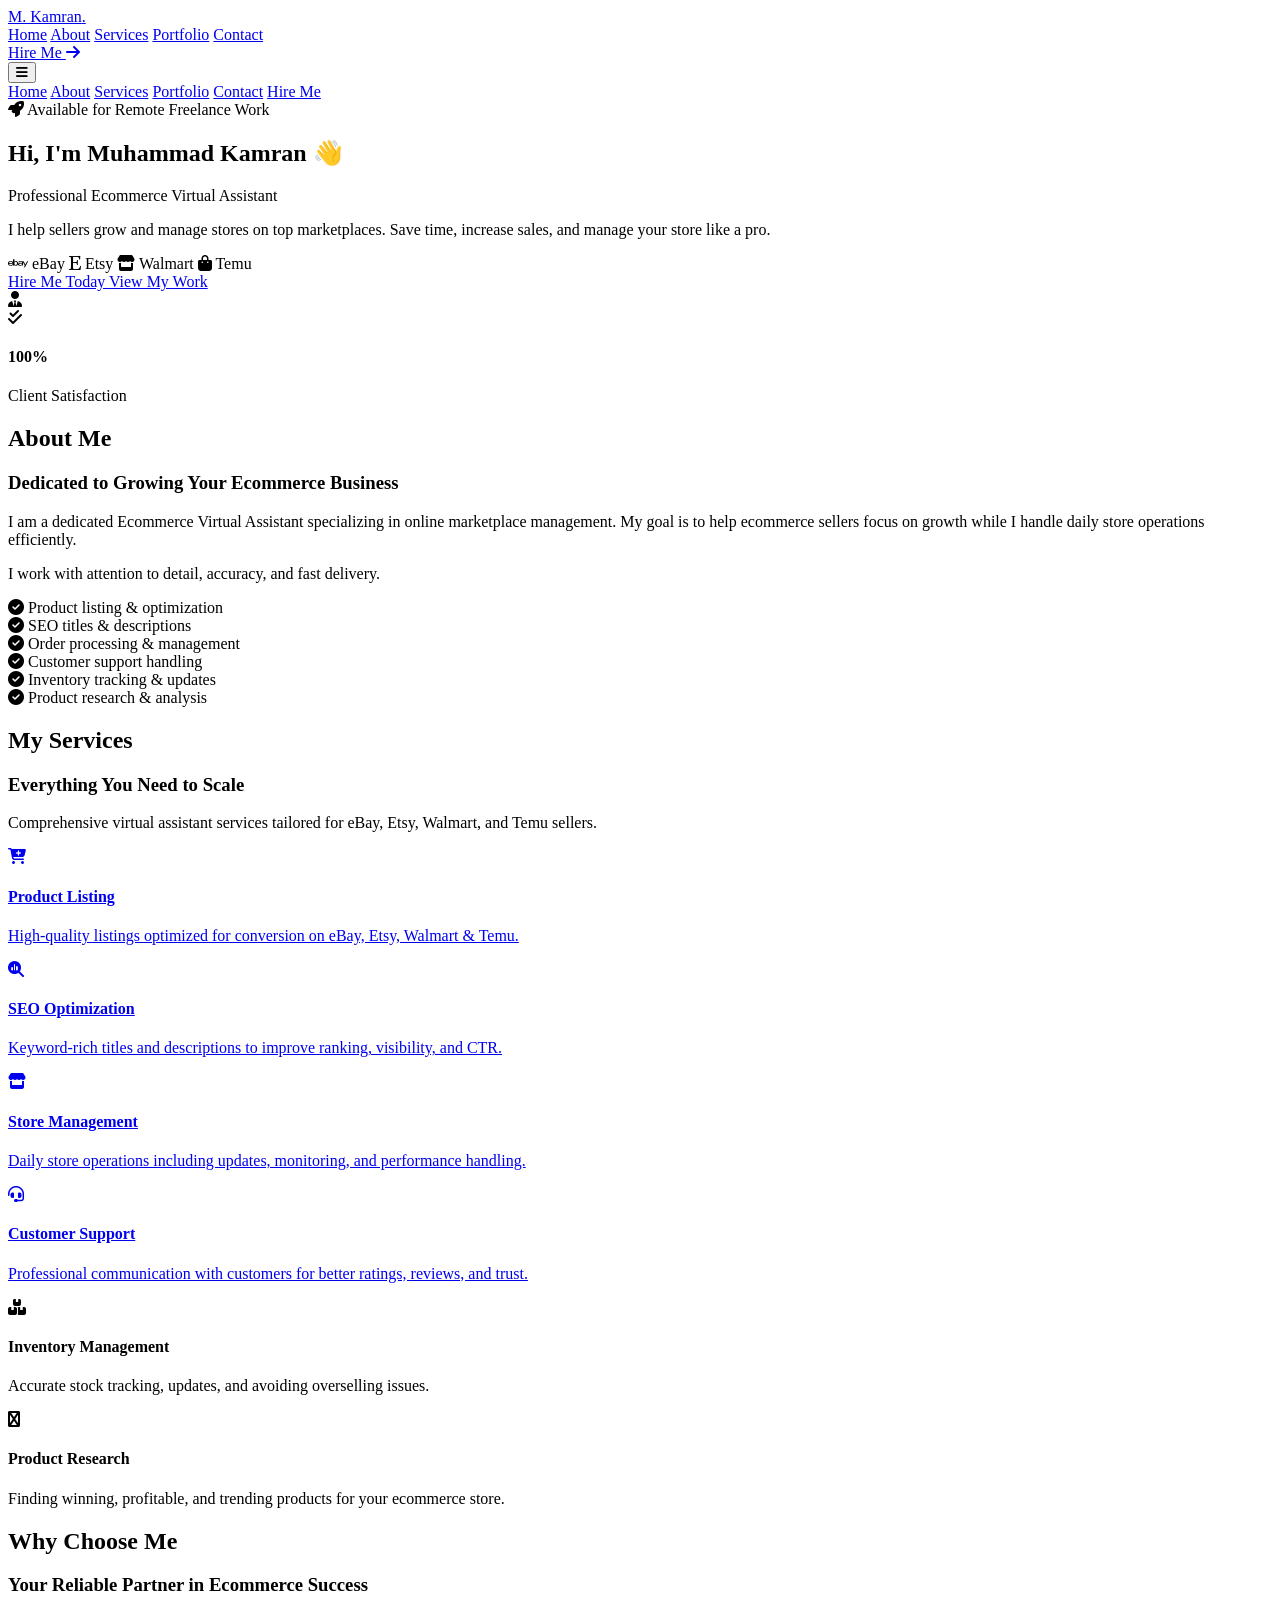
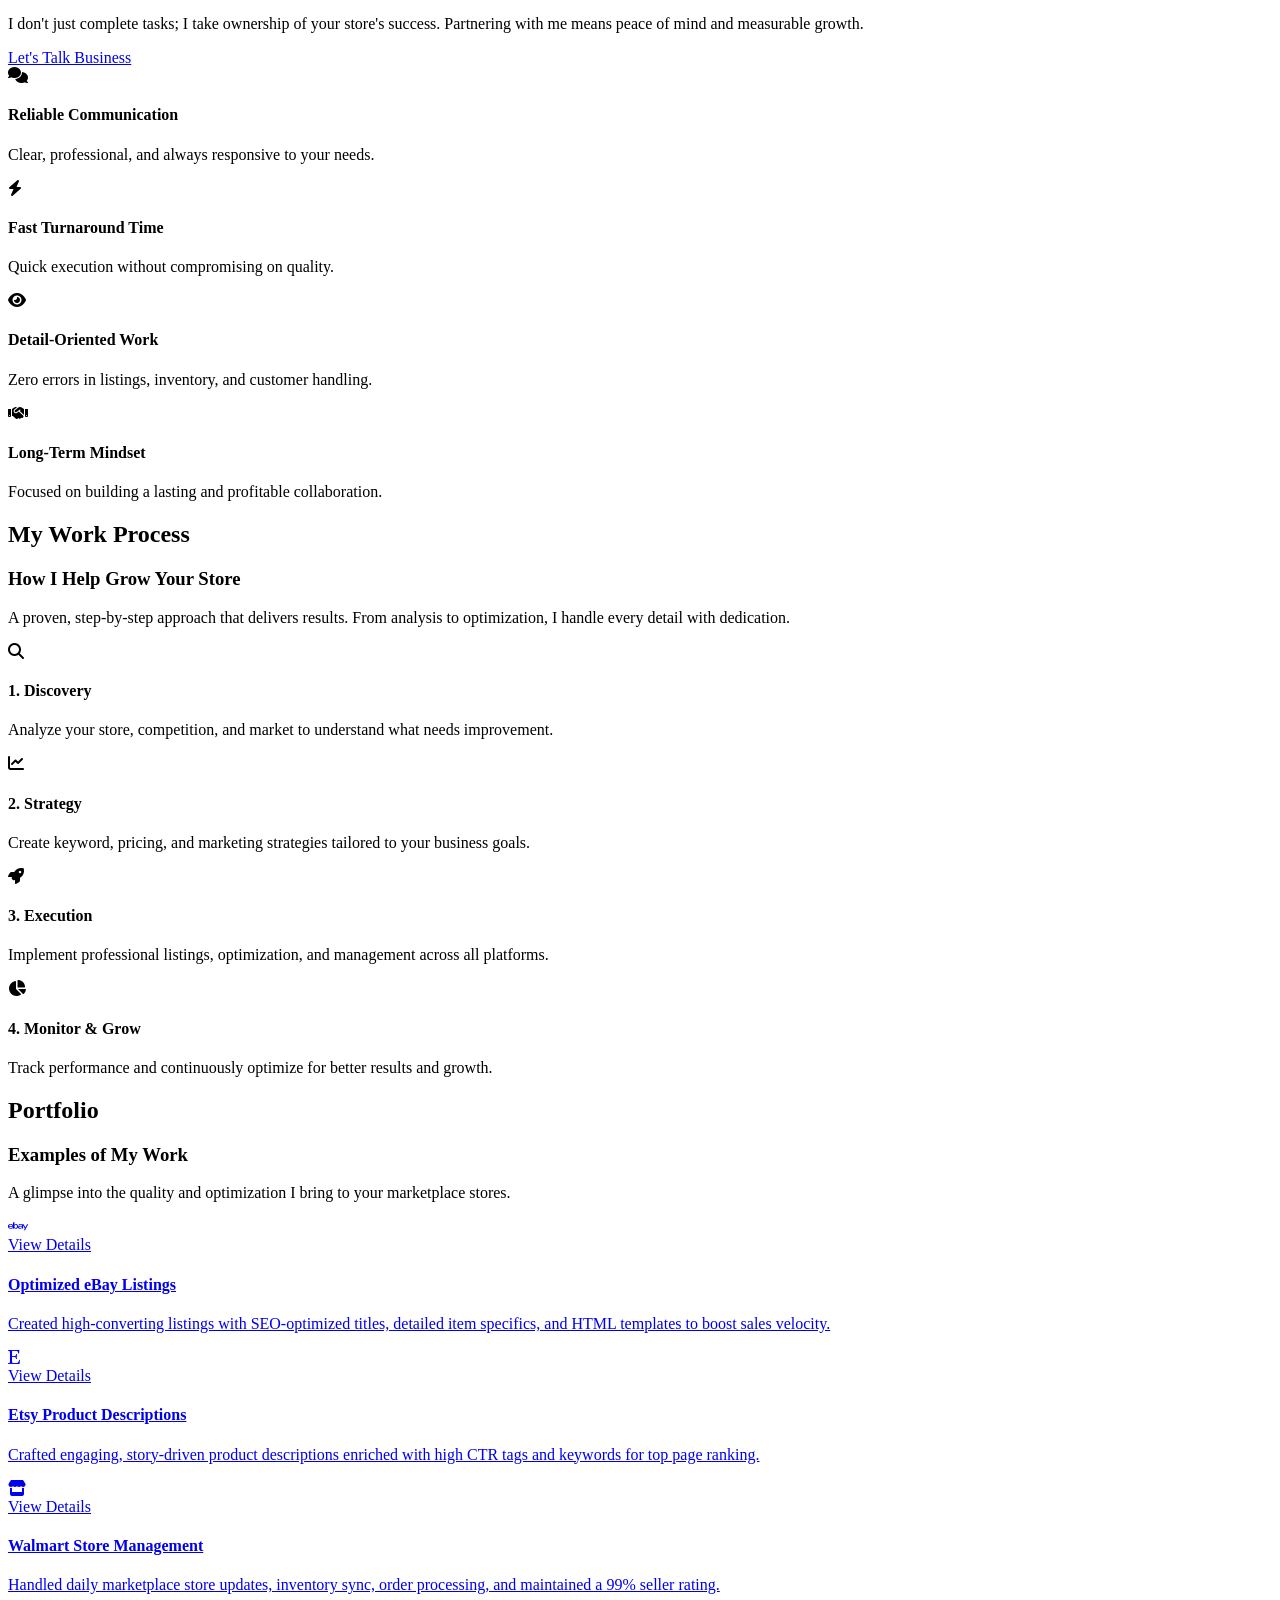
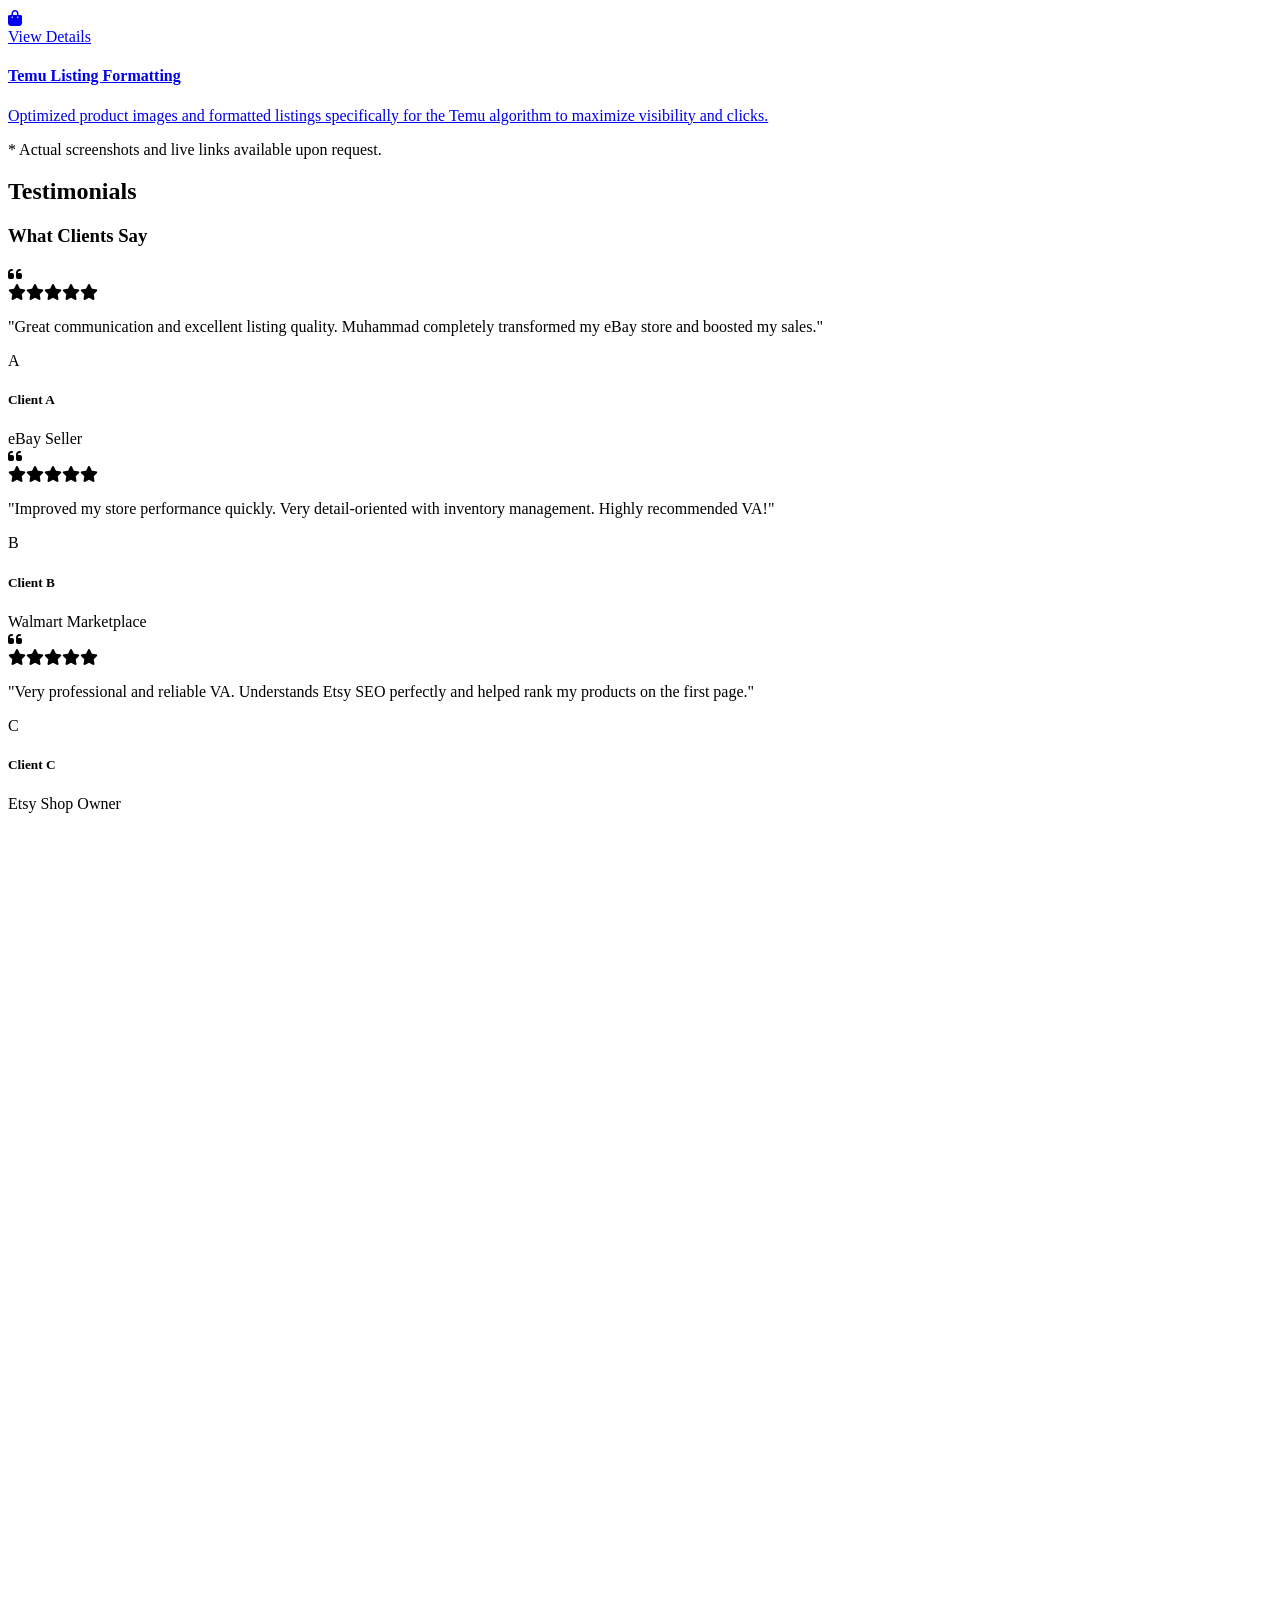
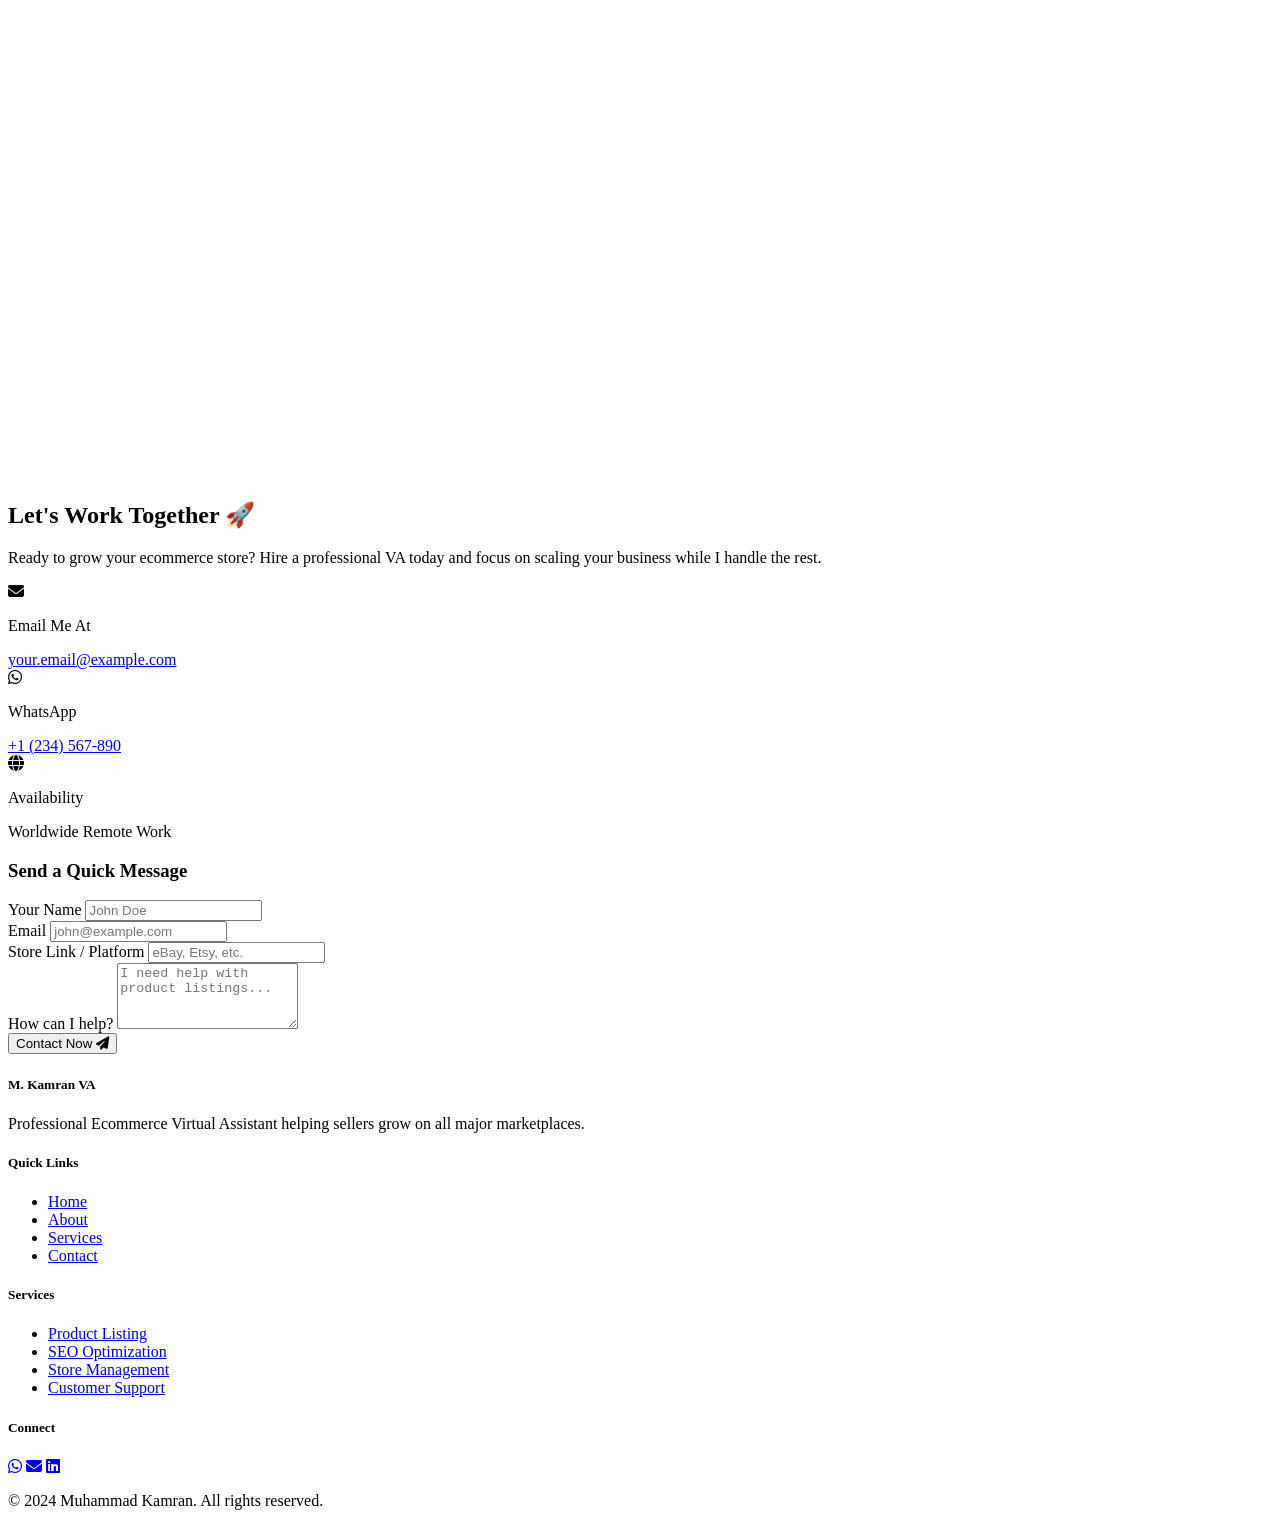
==== index.html @ 04e11889 "Add files via upload" ====
<!DOCTYPE html>
<html lang="en">
<head>
  <meta charset="UTF-8">
  <meta name="viewport" content="width=device-width, initial-scale=1.0">
  
  <title>Muhammad Kamran | Ecommerce Virtual Assistant</title>
  <meta name="description" content="Professional Ecommerce Virtual Assistant helping sellers grow and manage stores on eBay, Etsy, Walmart, and Temu. Save time and increase sales today.">
  <meta name="keywords" content="Ecommerce VA, Virtual Assistant, eBay VA, Etsy VA, Walmart VA, Temu VA, Product Listing, SEO Optimization, Store Management">
  <meta name="viewport" content="width=device-width, initial-scale=1.0">
  
  <!-- FontAwesome -->
  <link rel="stylesheet" href="https://cdnjs.cloudflare.com/ajax/libs/font-awesome/6.4.0/css/all.min.css">
  
  <!-- Google Fonts -->
  <link rel="preconnect" href="https://fonts.googleapis.com">
  <link rel="preconnect" href="https://fonts.gstatic.com" crossorigin>
  <link href="https://fonts.googleapis.com/css2?family=Poppins:wght@300;400;500;600;700;800&display=swap" rel="stylesheet">
  
  <!-- Custom Stylesheet -->
  <link rel="stylesheet" href="styles/styles.css">
</head>

<body class="bg-brand-light text-gray-800">

  <!-- Header / Navigation -->
  <header class="fixed w-full top-0 z-50 bg-white shadow-sm border-b border-gray-100" id="navbar">
    <div class="max-w-7xl mx-auto px-4 sm:px-6 lg:px-8">
      <div class="flex justify-between items-center h-20">
        <!-- Logo -->
        <div class="flex-shrink-0 flex items-center">
          <a class="text-2xl font-bold text-brand-dark tracking-tight" href="/">
            M. Kamran<span class="text-brand-blue">.</span>
          </a>
        </div>
        
        <!-- Desktop Menu -->
        <nav class="hidden md:flex space-x-8">
          <a class="text-gray-600 hover:text-brand-blue font-medium transition duration-300" href="#home">Home</a>
          <a class="text-gray-600 hover:text-brand-blue font-medium transition duration-300" href="#about">About</a>
          <a class="text-gray-600 hover:text-brand-blue font-medium transition duration-300" href="#services">Services</a>
          <a class="text-gray-600 hover:text-brand-blue font-medium transition duration-300" href="#portfolio">Portfolio</a>
          <a class="text-gray-600 hover:text-brand-blue font-medium transition duration-300" href="#contact">Contact</a>
        </nav>

        <!-- CTA Button Desktop -->
        <div class="hidden md:flex items-center">
          <a class="bg-brand-blue hover:bg-blue-700 text-white px-6 py-2.5 rounded-full font-medium transition duration-300 shadow-md hover:shadow-lg" href="#contact">
            Hire Me <i class="fa-solid fa-arrow-right ml-2"></i>
          </a>
        </div>

        <!-- Mobile Menu Button -->
        <div class="md:hidden flex items-center">
          <button class="text-gray-600 hover:text-brand-blue focus:outline-none" id="mobile-menu-btn">
            <i class="fa-solid fa-bars text-2xl"></i>
          </button>
        </div>
      </div>
    </div>

    <!-- Mobile Menu Panel -->
    <div class="hidden md:hidden bg-white border-t border-gray-100 shadow-lg absolute w-full" id="mobile-menu">
      <div class="px-4 pt-2 pb-6 space-y-2">
        <a class="block px-3 py-3 text-base font-medium text-gray-700 hover:text-brand-blue hover:bg-gray-50 rounded-md" href="#home">Home</a>
        <a class="block px-3 py-3 text-base font-medium text-gray-700 hover:text-brand-blue hover:bg-gray-50 rounded-md" href="#about">About</a>
        <a class="block px-3 py-3 text-base font-medium text-gray-700 hover:text-brand-blue hover:bg-gray-50 rounded-md" href="#services">Services</a>
        <a class="block px-3 py-3 text-base font-medium text-gray-700 hover:text-brand-blue hover:bg-gray-50 rounded-md" href="#portfolio">Portfolio</a>
        <a class="block px-3 py-3 text-base font-medium text-gray-700 hover:text-brand-blue hover:bg-gray-50 rounded-md" href="#contact">Contact</a>
        <a class="block w-full text-center mt-4 bg-brand-blue text-white px-6 py-3 rounded-md font-medium shadow-md" href="#contact">Hire Me</a>
      </div>
    </div>
  </header>

  <main>
    <!-- Hero Section -->
    <section class="relative pt-32 pb-20 lg:pt-48 lg:pb-32 overflow-hidden bg-gradient-to-br from-white to-blue-50" id="home">
      <div class="max-w-7xl mx-auto px-4 sm:px-6 lg:px-8 relative z-10">
        <div class="text-center max-w-4xl mx-auto">
          <span class="inline-block py-1 px-3 rounded-full bg-blue-100 text-brand-blue font-semibold text-sm mb-6 border border-blue-200">
            <i class="fa-solid fa-rocket mr-2"></i> Available for Remote Freelance Work
          </span>
          <h1 class="text-4xl md:text-5xl lg:text-6xl font-extrabold text-brand-dark leading-tight mb-6">
            Hi, I'm <span class="text-gradient">Muhammad Kamran</span> 👋
          </h1>
          <p class="text-xl md:text-2xl font-medium text-gray-600 mb-4">
            Professional Ecommerce Virtual Assistant
          </p>
          <p class="text-lg text-gray-500 mb-8 max-w-2xl mx-auto">
            I help sellers grow and manage stores on top marketplaces. Save time, increase sales, and manage your store like a pro.
          </p>
          
          <!-- Platform Badges -->
          <div class="flex flex-wrap justify-center gap-4 mb-10">
            <span class="px-4 py-2 bg-white shadow-sm border border-gray-200 rounded-lg font-semibold text-gray-700 flex items-center"><i class="fa-brands fa-ebay text-xl text-blue-600 mr-2"></i> eBay</span>
            <span class="px-4 py-2 bg-white shadow-sm border border-gray-200 rounded-lg font-semibold text-gray-700 flex items-center"><i class="fa-brands fa-etsy text-xl text-orange-500 mr-2"></i> Etsy</span>
            <span class="px-4 py-2 bg-white shadow-sm border border-gray-200 rounded-lg font-semibold text-gray-700 flex items-center"><i class="fa-solid fa-store text-xl text-blue-500 mr-2"></i> Walmart</span>
            <span class="px-4 py-2 bg-white shadow-sm border border-gray-200 rounded-lg font-semibold text-gray-700 flex items-center"><i class="fa-solid fa-bag-shopping text-xl text-red-500 mr-2"></i> Temu</span>
          </div>

          <div class="flex flex-col sm:flex-row justify-center items-center gap-4">
            <a class="w-full sm:w-auto px-8 py-4 bg-brand-blue hover:bg-blue-700 text-white rounded-full font-semibold text-lg transition duration-300 shadow-lg hover:shadow-xl transform hover:-translate-y-1" href="#contact">
              Hire Me Today
            </a>
            <a class="w-full sm:w-auto px-8 py-4 bg-white hover:bg-gray-50 text-brand-dark border-2 border-gray-200 rounded-full font-semibold text-lg transition duration-300 shadow-sm hover:shadow-md" href="#portfolio">
              View My Work
            </a>
          </div>
        </div>
      </div>
      
      <!-- Decorative Background Elements -->
      <div class="blob blob1"></div>
      <div class="blob blob2"></div>
    </section>

    <!-- About Section -->
    <section class="py-20 bg-white" id="about">
      <div class="max-w-7xl mx-auto px-4 sm:px-6 lg:px-8">
        <div class="flex flex-col lg:flex-row items-center gap-16">
          <!-- Image/Illustration Placeholder -->
          <div class="w-full lg-w-half relative">
            <div class="aspect-square md:aspect-video lg:aspect-square bg-gray-100 rounded-3xl overflow-hidden relative shadow-2xl">
              <div class="absolute inset-0 bg-gradient-to-tr from-brand-blue/20 to-brand-green/20"></div>
              <div class="absolute inset-0 flex items-center justify-center text-brand-blue">
                <i class="fa-solid fa-user-tie text-9xl opacity-50"></i>
              </div>
            </div>
            
            <!-- Floating Badge -->
            <div class="absolute -bottom-6 -right-6 bg-white p-6 rounded-2xl shadow-xl border border-gray-100">
              <div class="flex items-center gap-4">
                <div class="w-12 h-12 bg-green-100 text-brand-green rounded-full flex items-center justify-center text-2xl">
                  <i class="fa-solid fa-check-double"></i>
                </div>
                <div>
                  <h4 class="font-bold text-gray-800">100%</h4>
                  <p class="text-sm text-gray-500">Client Satisfaction</p>
                </div>
              </div>
            </div>
          </div>

          <!-- Text Content -->
          <div class="w-full lg-w-half">
            <h2 class="text-sm font-bold text-brand-blue tracking-widest uppercase mb-2">About Me</h2>
            <h3 class="text-3xl md:text-4xl font-bold text-brand-dark mb-6">Dedicated to Growing Your Ecommerce Business</h3>
            <p class="text-gray-600 text-lg mb-6 leading-relaxed">
              I am a dedicated Ecommerce Virtual Assistant specializing in online marketplace management. My goal is to help ecommerce sellers focus on growth while I handle daily store operations efficiently.
            </p>
            <p class="text-gray-600 text-lg mb-8 leading-relaxed font-medium">
              I work with attention to detail, accuracy, and fast delivery.
            </p>
            
            <div class="grid grid-cols-1 md:grid-cols-2 gap-4">
              <div class="flex items-start">
                <i class="fa-solid fa-circle-check text-brand-green mt-1 mr-3 text-lg"></i>
                <span class="text-gray-700 font-medium">Product listing &amp; optimization</span>
              </div>
              <div class="flex items-start">
                <i class="fa-solid fa-circle-check text-brand-green mt-1 mr-3 text-lg"></i>
                <span class="text-gray-700 font-medium">SEO titles &amp; descriptions</span>
              </div>
              <div class="flex items-start">
                <i class="fa-solid fa-circle-check text-brand-green mt-1 mr-3 text-lg"></i>
                <span class="text-gray-700 font-medium">Order processing &amp; management</span>
              </div>
              <div class="flex items-start">
                <i class="fa-solid fa-circle-check text-brand-green mt-1 mr-3 text-lg"></i>
                <span class="text-gray-700 font-medium">Customer support handling</span>
              </div>
              <div class="flex items-start">
                <i class="fa-solid fa-circle-check text-brand-green mt-1 mr-3 text-lg"></i>
                <span class="text-gray-700 font-medium">Inventory tracking &amp; updates</span>
              </div>
              <div class="flex items-start">
                <i class="fa-solid fa-circle-check text-brand-green mt-1 mr-3 text-lg"></i>
                <span class="text-gray-700 font-medium">Product research &amp; analysis</span>
              </div>
            </div>
          </div>
        </div>
      </div>
    </section>

    <!-- Services Section -->
    <section class="py-20 bg-gray-50" id="services">
      <div class="max-w-7xl mx-auto px-4 sm:px-6 lg:px-8">
        <div class="text-center max-w-3xl mx-auto mb-16">
          <h2 class="text-sm font-bold text-brand-blue tracking-widest uppercase mb-2">My Services</h2>
          <h3 class="text-3xl md:text-4xl font-bold text-brand-dark mb-4">Everything You Need to Scale</h3>
          <p class="text-gray-600 text-lg">Comprehensive virtual assistant services tailored for eBay, Etsy, Walmart, and Temu sellers.</p>
        </div>

        <div class="grid grid-cols-1 md:grid-cols-2 lg:grid-cols-3 gap-8">
          <!-- Service 1 -->
          <a href="pages/product-listing.html" class="bg-white p-8 rounded-2xl shadow-sm hover:shadow-xl transition duration-300 border border-gray-100 group block">
            <div class="w-16 h-16 bg-blue-50 text-brand-blue rounded-xl flex items-center justify-center text-3xl mb-6 group-hover:bg-brand-blue group-hover:text-white transition duration-300">
              <i class="fa-solid fa-cart-plus"></i>
            </div>
            <h4 class="text-xl font-bold text-brand-dark mb-3">Product Listing</h4>
            <p class="text-gray-600 leading-relaxed">High-quality listings optimized for conversion on eBay, Etsy, Walmart &amp; Temu.</p>
          </a>

          <!-- Service 2 -->
          <a href="pages/seo-optimization.html" class="bg-white p-8 rounded-2xl shadow-sm hover:shadow-xl transition duration-300 border border-gray-100 group block">
            <div class="w-16 h-16 bg-green-50 text-brand-green rounded-xl flex items-center justify-center text-3xl mb-6 group-hover:bg-brand-green group-hover:text-white transition duration-300">
              <i class="fa-solid fa-magnifying-glass-chart"></i>
            </div>
            <h4 class="text-xl font-bold text-brand-dark mb-3">SEO Optimization</h4>
            <p class="text-gray-600 leading-relaxed">Keyword-rich titles and descriptions to improve ranking, visibility, and CTR.</p>
          </a>

          <!-- Service 3 -->
          <a href="pages/store-management.html" class="bg-white p-8 rounded-2xl shadow-sm hover:shadow-xl transition duration-300 border border-gray-100 group block">
            <div class="w-16 h-16 bg-purple-50 text-purple-600 rounded-xl flex items-center justify-center text-3xl mb-6 group-hover:bg-purple-600 group-hover:text-white transition duration-300">
              <i class="fa-solid fa-store"></i>
            </div>
            <h4 class="text-xl font-bold text-brand-dark mb-3">Store Management</h4>
            <p class="text-gray-600 leading-relaxed">Daily store operations including updates, monitoring, and performance handling.</p>
          </a>

          <!-- Service 4 -->
          <a href="pages/customer-support.html" class="bg-white p-8 rounded-2xl shadow-sm hover:shadow-xl transition duration-300 border border-gray-100 group block">
            <div class="w-16 h-16 bg-orange-50 text-orange-500 rounded-xl flex items-center justify-center text-3xl mb-6 group-hover:bg-orange-500 group-hover:text-white transition duration-300">
              <i class="fa-solid fa-headset"></i>
            </div>
            <h4 class="text-xl font-bold text-brand-dark mb-3">Customer Support</h4>
            <p class="text-gray-600 leading-relaxed">Professional communication with customers for better ratings, reviews, and trust.</p>
          </a>

          <!-- Service 5 -->
          <div class="bg-white p-8 rounded-2xl shadow-sm hover:shadow-xl transition duration-300 border border-gray-100 group">
            <div class="w-16 h-16 bg-red-50 text-red-500 rounded-xl flex items-center justify-center text-3xl mb-6 group-hover:bg-red-500 group-hover:text-white transition duration-300">
              <i class="fa-solid fa-boxes-stacked"></i>
            </div>
            <h4 class="text-xl font-bold text-brand-dark mb-3">Inventory Management</h4>
            <p class="text-gray-600 leading-relaxed">Accurate stock tracking, updates, and avoiding overselling issues.</p>
          </div>

          <!-- Service 6 -->
          <div class="bg-white p-8 rounded-2xl shadow-sm hover:shadow-xl transition duration-300 border border-gray-100 group">
            <div class="w-16 h-16 bg-teal-50 text-teal-600 rounded-xl flex items-center justify-center text-3xl mb-6 group-hover:bg-teal-600 group-hover:text-white transition duration-300">
              <i class="fa-solid fa-searchengin"></i>
            </div>
            <h4 class="text-xl font-bold text-brand-dark mb-3">Product Research</h4>
            <p class="text-gray-600 leading-relaxed">Finding winning, profitable, and trending products for your ecommerce store.</p>
          </div>
        </div>
      </div>
    </section>

    <!-- Why Choose Me Section -->
    <section class="py-20 bg-brand-dark text-white">
      <div class="max-w-7xl mx-auto px-4 sm:px-6 lg:px-8">
        <div class="flex flex-col lg:flex-row items-center gap-12">
          <div class="w-full lg-w-5-12">
            <h2 class="text-sm font-bold text-brand-green tracking-widest uppercase mb-2">Why Choose Me</h2>
            <h3 class="text-3xl md:text-4xl font-bold mb-6">Your Reliable Partner in Ecommerce Success</h3>
            <p class="text-gray-300 text-lg mb-8">I don't just complete tasks; I take ownership of your store's success. Partnering with me means peace of mind and measurable growth.</p>
            <a class="inline-block bg-brand-green hover:bg-green-600 text-white px-8 py-3 rounded-full font-medium transition duration-300" href="#contact">
              Let's Talk Business
            </a>
          </div>
          
          <div class="w-full lg-w-7-12">
            <div class="grid grid-cols-1 sm:grid-cols-2 gap-6">
              <div class="bg-white/10 p-6 rounded-xl border border-white/10 backdrop-blur-sm">
                <i class="fa-solid fa-comments text-brand-green text-3xl mb-4"></i>
                <h4 class="text-xl font-bold mb-2">Reliable Communication</h4>
                <p class="text-gray-400 text-sm">Clear, professional, and always responsive to your needs.</p>
              </div>
              <div class="bg-white/10 p-6 rounded-xl border border-white/10 backdrop-blur-sm">
                <i class="fa-solid fa-bolt text-brand-green text-3xl mb-4"></i>
                <h4 class="text-xl font-bold mb-2">Fast Turnaround Time</h4>
                <p class="text-gray-400 text-sm">Quick execution without compromising on quality.</p>
              </div>
              <div class="bg-white/10 p-6 rounded-xl border border-white/10 backdrop-blur-sm">
                <i class="fa-solid fa-eye text-brand-green text-3xl mb-4"></i>
                <h4 class="text-xl font-bold mb-2">Detail-Oriented Work</h4>
                <p class="text-gray-400 text-sm">Zero errors in listings, inventory, and customer handling.</p>
              </div>
              <div class="bg-white/10 p-6 rounded-xl border border-white/10 backdrop-blur-sm">
                <i class="fa-solid fa-handshake text-brand-green text-3xl mb-4"></i>
                <h4 class="text-xl font-bold mb-2">Long-Term Mindset</h4>
                <p class="text-gray-400 text-sm">Focused on building a lasting and profitable collaboration.</p>
              </div>
            </div>
          </div>
        </div>
      </div>
    </section>

    <!-- Work Process Section -->
    <section class="py-20 bg-white" id="process">
      <div class="max-w-7xl mx-auto px-4 sm:px-6 lg:px-8">
        <div class="text-center max-w-3xl mx-auto mb-16">
          <h2 class="text-sm font-bold text-brand-blue tracking-widest uppercase mb-2">My Work Process</h2>
          <h3 class="text-3xl md:text-4xl font-bold text-brand-dark mb-4">How I Help Grow Your Store</h3>
          <p class="text-gray-600 text-lg">A proven, step-by-step approach that delivers results. From analysis to optimization, I handle every detail with dedication.</p>
        </div>

        <div class="grid grid-cols-1 md:grid-cols-4 gap-6">
          <!-- Step 1 -->
          <div class="bg-white p-8 rounded-2xl shadow-sm hover:shadow-xl transition duration-300 border border-gray-100 group">
            <div class="w-16 h-16 bg-blue-50 text-brand-blue rounded-xl flex items-center justify-center text-3xl mb-6 group-hover:bg-brand-blue group-hover:text-white transition duration-300">
              <i class="fa-solid fa-magnifying-glass"></i>
            </div>
            <h4 class="text-xl font-bold text-brand-dark mb-3">1. Discovery</h4>
            <p class="text-gray-600 leading-relaxed text-sm">Analyze your store, competition, and market to understand what needs improvement.</p>
          </div>

          <!-- Step 2 -->
          <div class="bg-white p-8 rounded-2xl shadow-sm hover:shadow-xl transition duration-300 border border-gray-100 group">
            <div class="w-16 h-16 bg-cyan-50 text-cyan-600 rounded-xl flex items-center justify-center text-3xl mb-6 group-hover:bg-cyan-600 group-hover:text-white transition duration-300">
              <i class="fa-solid fa-chart-line"></i>
            </div>
            <h4 class="text-xl font-bold text-brand-dark mb-3">2. Strategy</h4>
            <p class="text-gray-600 leading-relaxed text-sm">Create keyword, pricing, and marketing strategies tailored to your business goals.</p>
          </div>

          <!-- Step 3 -->
          <div class="bg-white p-8 rounded-2xl shadow-sm hover:shadow-xl transition duration-300 border border-gray-100 group">
            <div class="w-16 h-16 bg-green-50 text-brand-green rounded-xl flex items-center justify-center text-3xl mb-6 group-hover:bg-brand-green group-hover:text-white transition duration-300">
              <i class="fa-solid fa-rocket"></i>
            </div>
            <h4 class="text-xl font-bold text-brand-dark mb-3">3. Execution</h4>
            <p class="text-gray-600 leading-relaxed text-sm">Implement professional listings, optimization, and management across all platforms.</p>
          </div>

          <!-- Step 4 -->
          <div class="bg-white p-8 rounded-2xl shadow-sm hover:shadow-xl transition duration-300 border border-gray-100 group">
            <div class="w-16 h-16 bg-purple-50 text-purple-600 rounded-xl flex items-center justify-center text-3xl mb-6 group-hover:bg-purple-600 group-hover:text-white transition duration-300">
              <i class="fa-solid fa-chart-pie"></i>
            </div>
            <h4 class="text-xl font-bold text-brand-dark mb-3">4. Monitor & Grow</h4>
            <p class="text-gray-600 leading-relaxed text-sm">Track performance and continuously optimize for better results and growth.</p>
          </div>
        </div>
      </div>
    </section>

    <!-- Portfolio Section -->
    <section class="py-20 bg-gray-50" id="portfolio">
      <div class="max-w-7xl mx-auto px-4 sm:px-6 lg:px-8">
        <div class="text-center max-w-3xl mx-auto mb-16">
          <h2 class="text-sm font-bold text-brand-blue tracking-widest uppercase mb-2">Portfolio</h2>
          <h3 class="text-3xl md:text-4xl font-bold text-brand-dark mb-4">Examples of My Work</h3>
          <p class="text-gray-600 text-lg">A glimpse into the quality and optimization I bring to your marketplace stores.</p>
        </div>

        <div class="grid grid-cols-1 md:grid-cols-2 gap-8">
          <!-- Portfolio Item 1 -->
          <a href="pages/ebay.html" class="bg-white rounded-2xl overflow-hidden shadow-sm hover:shadow-xl transition duration-300 group border border-gray-100 block hover:no-underline">
            <div class="h-48 bg-blue-100 flex items-center justify-center relative overflow-hidden">
              <i class="fa-brands fa-ebay text-6xl text-blue-500 group-hover:scale-110 transition duration-300"></i>
              <div class="absolute inset-0 bg-black/50 flex items-center justify-center opacity-0 group-hover:opacity-100 transition duration-300">
                <span class="text-white font-medium border border-white px-4 py-2 rounded-full">View Details</span>
              </div>
            </div>
            <div class="p-6">
              <h4 class="text-xl font-bold text-brand-dark mb-2">Optimized eBay Listings</h4>
              <p class="text-gray-600 text-sm">Created high-converting listings with SEO-optimized titles, detailed item specifics, and HTML templates to boost sales velocity.</p>
            </div>
          </a>

          <!-- Portfolio Item 2 -->
          <a href="pages/etsy.html" class="bg-white rounded-2xl overflow-hidden shadow-sm hover:shadow-xl transition duration-300 group border border-gray-100 block hover:no-underline">
            <div class="h-48 bg-orange-50 flex items-center justify-center relative overflow-hidden">
              <i class="fa-brands fa-etsy text-6xl text-orange-500 group-hover:scale-110 transition duration-300"></i>
              <div class="absolute inset-0 bg-black/50 flex items-center justify-center opacity-0 group-hover:opacity-100 transition duration-300">
                <span class="text-white font-medium border border-white px-4 py-2 rounded-full">View Details</span>
              </div>
            </div>
            <div class="p-6">
              <h4 class="text-xl font-bold text-brand-dark mb-2">Etsy Product Descriptions</h4>
              <p class="text-gray-600 text-sm">Crafted engaging, story-driven product descriptions enriched with high CTR tags and keywords for top page ranking.</p>
            </div>
          </a>

          <!-- Portfolio Item 3 -->
          <a href="pages/walmart.html" class="bg-white rounded-2xl overflow-hidden shadow-sm hover:shadow-xl transition duration-300 group border border-gray-100 block hover:no-underline">
            <div class="h-48 bg-blue-50 flex items-center justify-center relative overflow-hidden">
              <i class="fa-solid fa-store text-6xl text-blue-600 group-hover:scale-110 transition duration-300"></i>
              <div class="absolute inset-0 bg-black/50 flex items-center justify-center opacity-0 group-hover:opacity-100 transition duration-300">
                <span class="text-white font-medium border border-white px-4 py-2 rounded-full">View Details</span>
              </div>
            </div>
            <div class="p-6">
              <h4 class="text-xl font-bold text-brand-dark mb-2">Walmart Store Management</h4>
              <p class="text-gray-600 text-sm">Handled daily marketplace store updates, inventory sync, order processing, and maintained a 99% seller rating.</p>
            </div>
          </a>

          <!-- Portfolio Item 4 -->
          <a href="pages/temu.html" class="bg-white rounded-2xl overflow-hidden shadow-sm hover:shadow-xl transition duration-300 group border border-gray-100 block hover:no-underline">
            <div class="h-48 bg-red-50 flex items-center justify-center relative overflow-hidden">
              <i class="fa-solid fa-bag-shopping text-6xl text-red-500 group-hover:scale-110 transition duration-300"></i>
              <div class="absolute inset-0 bg-black/50 flex items-center justify-center opacity-0 group-hover:opacity-100 transition duration-300">
                <span class="text-white font-medium border border-white px-4 py-2 rounded-full">View Details</span>
              </div>
            </div>
            <div class="p-6">
              <h4 class="text-xl font-bold text-brand-dark mb-2">Temu Listing Formatting</h4>
              <p class="text-gray-600 text-sm">Optimized product images and formatted listings specifically for the Temu algorithm to maximize visibility and clicks.</p>
            </div>
          </a>
        </div>
        
        <div class="mt-10 text-center">
          <p class="text-sm text-gray-500 italic">* Actual screenshots and live links available upon request.</p>
        </div>
      </div>
    </section>

    <!-- Testimonials Section -->
    <section class="py-20 bg-white">
      <div class="max-w-7xl mx-auto px-4 sm:px-6 lg:px-8">
        <div class="text-center max-w-3xl mx-auto mb-16">
          <h2 class="text-sm font-bold text-brand-blue tracking-widest uppercase mb-2">Testimonials</h2>
          <h3 class="text-3xl md:text-4xl font-bold text-brand-dark mb-4">What Clients Say</h3>
        </div>

        <div class="grid grid-cols-1 md:grid-cols-3 gap-8">
          <!-- Review 1 -->
          <div class="bg-gray-50 p-8 rounded-2xl relative">
            <i class="fa-solid fa-quote-left text-4xl text-gray-200 absolute top-6 right-6"></i>
            <div class="flex text-yellow-400 mb-4 text-sm">
              <i class="fa-solid fa-star"></i><i class="fa-solid fa-star"></i><i class="fa-solid fa-star"></i><i class="fa-solid fa-star"></i><i class="fa-solid fa-star"></i>
            </div>
            <p class="text-gray-700 italic mb-6">&quot;Great communication and excellent listing quality. Muhammad completely transformed my eBay store and boosted my sales.&quot;</p>
            <div class="flex items-center gap-3">
              <div class="w-10 h-10 bg-blue-200 rounded-full flex items-center justify-center font-bold text-brand-blue">A</div>
              <div>
                <h5 class="font-bold text-sm text-gray-800">Client A</h5>
                <span class="text-xs text-gray-500">eBay Seller</span>
              </div>
            </div>
          </div>
          
          <!-- Review 2 -->
          <div class="bg-gray-50 p-8 rounded-2xl relative">
            <i class="fa-solid fa-quote-left text-4xl text-gray-200 absolute top-6 right-6"></i>
            <div class="flex text-yellow-400 mb-4 text-sm">
              <i class="fa-solid fa-star"></i><i class="fa-solid fa-star"></i><i class="fa-solid fa-star"></i><i class="fa-solid fa-star"></i><i class="fa-solid fa-star"></i>
            </div>
            <p class="text-gray-700 italic mb-6">&quot;Improved my store performance quickly. Very detail-oriented with inventory management. Highly recommended VA!&quot;</p>
            <div class="flex items-center gap-3">
              <div class="w-10 h-10 bg-green-200 rounded-full flex items-center justify-center font-bold text-brand-green">B</div>
              <div>
                <h5 class="font-bold text-sm text-gray-800">Client B</h5>
                <span class="text-xs text-gray-500">Walmart Marketplace</span>
              </div>
            </div>
          </div>

          <!-- Review 3 -->
          <div class="bg-gray-50 p-8 rounded-2xl relative">
            <i class="fa-solid fa-quote-left text-4xl text-gray-200 absolute top-6 right-6"></i>
            <div class="flex text-yellow-400 mb-4 text-sm">
              <i class="fa-solid fa-star"></i><i class="fa-solid fa-star"></i><i class="fa-solid fa-star"></i><i class="fa-solid fa-star"></i><i class="fa-solid fa-star"></i>
            </div>
            <p class="text-gray-700 italic mb-6">&quot;Very professional and reliable VA. Understands Etsy SEO perfectly and helped rank my products on the first page.&quot;</p>
            <div class="flex items-center gap-3">
              <div class="w-10 h-10 bg-orange-200 rounded-full flex items-center justify-center font-bold text-orange-600">C</div>
              <div>
                <h5 class="font-bold text-sm text-gray-800">Client C</h5>
                <span class="text-xs text-gray-500">Etsy Shop Owner</span>
              </div>
            </div>
          </div>
        </div>
      </div>
    </section>

    <!-- Contact & CTA Section -->
    <section class="py-20 bg-brand-blue relative overflow-hidden" id="contact">
      <!-- Background Pattern -->
      <div class="absolute inset-0 opacity-10">
        <svg fill="none" height="100%" stroke="white" stroke-width="1.5" viewBox="0 0 100 100" width="100%">
          <pattern height="20" id="grid" patternUnits="userSpaceOnUse" width="20">
            <path d="M 20 0 L 0 0 0 20"/>
          </pattern>
          <rect fill="url(#grid)" height="100%" width="100%"/>
        </svg>
      </div>

      <div class="max-w-7xl mx-auto px-4 sm:px-6 lg:px-8 relative z-10">
        <div class="bg-white rounded-3xl p-8 md:p-12 shadow-2xl max-w-5xl mx-auto">
          <div class="grid grid-cols-1 lg:grid-cols-2 gap-12">
            
            <!-- Contact Info -->
            <div>
              <h2 class="text-3xl md:text-4xl font-bold text-brand-dark mb-4">Let's Work Together 🚀</h2>
              <p class="text-gray-600 mb-8 text-lg">
                Ready to grow your ecommerce store? Hire a professional VA today and focus on scaling your business while I handle the rest.
              </p>
              
              <div class="space-y-6">
                <div class="flex items-center">
                  <div class="w-12 h-12 bg-blue-50 text-brand-blue rounded-full flex items-center justify-center text-xl mr-4">
                    <i class="fa-solid fa-envelope"></i>
                  </div>
                  <div>
                    <p class="text-sm text-gray-500 font-medium">Email Me At</p>
                    <a class="text-lg font-bold text-brand-dark hover:text-brand-blue transition" href="mailto:your.email@example.com">your.email@example.com</a>
                  </div>
                </div>
                
                <div class="flex items-center">
                  <div class="w-12 h-12 bg-green-50 text-brand-green rounded-full flex items-center justify-center text-xl mr-4">
                    <i class="fa-brands fa-whatsapp"></i>
                  </div>
                  <div>
                    <p class="text-sm text-gray-500 font-medium">WhatsApp</p>
                    <a class="text-lg font-bold text-brand-dark hover:text-brand-green transition" href="https://wa.me/1234567890" target="_blank">+1 (234) 567-890</a>
                  </div>
                </div>
                
                <div class="flex items-center">
                  <div class="w-12 h-12 bg-purple-50 text-purple-600 rounded-full flex items-center justify-center text-xl mr-4">
                    <i class="fa-solid fa-globe"></i>
                  </div>
                  <div>
                    <p class="text-sm text-gray-500 font-medium">Availability</p>
                    <p class="text-lg font-bold text-brand-dark">Worldwide Remote Work</p>
                  </div>
                </div>
              </div>
            </div>

            <!-- Quick Contact Form -->
            <div class="bg-gray-50 p-8 rounded-2xl border border-gray-100">
              <h3 class="text-2xl font-bold text-brand-dark mb-6">Send a Quick Message</h3>
              <form id="contactForm" onsubmit="handleContactForm(event)">
                <div class="mb-4">
                  <label class="block text-sm font-medium text-gray-700 mb-2">Your Name</label>
                  <input class="w-full px-4 py-3 rounded-lg border border-gray-300 focus:ring-2 focus:ring-brand-blue focus:border-brand-blue outline-none transition" placeholder="John Doe" type="text" name="name" required/>
                </div>
                <div class="mb-4">
                  <label class="block text-sm font-medium text-gray-700 mb-2">Email</label>
                  <input class="w-full px-4 py-3 rounded-lg border border-gray-300 focus:ring-2 focus:ring-brand-blue focus:border-brand-blue outline-none transition" placeholder="john@example.com" type="email" name="email" required/>
                </div>
                <div class="mb-4">
                  <label class="block text-sm font-medium text-gray-700 mb-2">Store Link / Platform</label>
                  <input class="w-full px-4 py-3 rounded-lg border border-gray-300 focus:ring-2 focus:ring-brand-blue focus:border-brand-blue outline-none transition" placeholder="eBay, Etsy, etc." type="text" name="store"/>
                </div>
                <div class="mb-6">
                  <label class="block text-sm font-medium text-gray-700 mb-2">How can I help?</label>
                  <textarea class="w-full px-4 py-3 rounded-lg border border-gray-300 focus:ring-2 focus:ring-brand-blue focus:border-brand-blue outline-none transition" placeholder="I need help with product listings..." rows="4" name="message" required></textarea>
                </div>
                <button class="w-full bg-brand-dark hover:bg-black text-white font-bold py-3 px-4 rounded-lg transition duration-300 shadow-md" type="submit">
                  Contact Now <i class="fa-solid fa-paper-plane ml-2"></i>
                </button>
              </form>
            </div>
            
          </div>
        </div>
      </div>
    </section>

  </main>

  <!-- Footer -->
  <footer class="bg-gray-900 text-gray-400 py-12">
    <div class="max-w-7xl mx-auto px-4 sm:px-6 lg:px-8">
      <div class="grid grid-cols-1 md:grid-cols-4 gap-8 mb-8">
        <div>
          <h5 class="text-white font-bold mb-4">M. Kamran VA</h5>
          <p class="text-sm">Professional Ecommerce Virtual Assistant helping sellers grow on all major marketplaces.</p>
        </div>
        <div>
          <h5 class="text-white font-bold mb-4">Quick Links</h5>
          <ul class="space-y-2 text-sm">
            <li><a href="#home" class="hover:text-brand-blue transition">Home</a></li>
            <li><a href="#about" class="hover:text-brand-blue transition">About</a></li>
            <li><a href="#services" class="hover:text-brand-blue transition">Services</a></li>
            <li><a href="#contact" class="hover:text-brand-blue transition">Contact</a></li>
          </ul>
        </div>
        <div>
          <h5 class="text-white font-bold mb-4">Services</h5>
          <ul class="space-y-2 text-sm">
            <li><a href="#" class="hover:text-brand-blue transition">Product Listing</a></li>
            <li><a href="#" class="hover:text-brand-blue transition">SEO Optimization</a></li>
            <li><a href="#" class="hover:text-brand-blue transition">Store Management</a></li>
            <li><a href="#" class="hover:text-brand-blue transition">Customer Support</a></li>
          </ul>
        </div>
        <div>
          <h5 class="text-white font-bold mb-4">Connect</h5>
          <div class="flex space-x-4">
            <a href="https://wa.me/1234567890" class="hover:text-brand-blue transition"><i class="fa-brands fa-whatsapp"></i></a>
            <a href="mailto:your.email@example.com" class="hover:text-brand-blue transition"><i class="fa-solid fa-envelope"></i></a>
            <a href="#" class="hover:text-brand-blue transition"><i class="fa-brands fa-linkedin"></i></a>
            <a href="#" class="hover:text-brand-blue transition"><i class="fa-brands fa-fiverr"></i></a>
          </div>
        </div>
      </div>
      <div class="border-t border-gray-700 pt-8 text-center">
        <p class="text-sm">&copy; 2024 Muhammad Kamran. All rights reserved.</p>
      </div>
    </div>
  </footer>

  <!-- JavaScript -->
  <script src="scripts/script.js"></script>
</body>
</html>
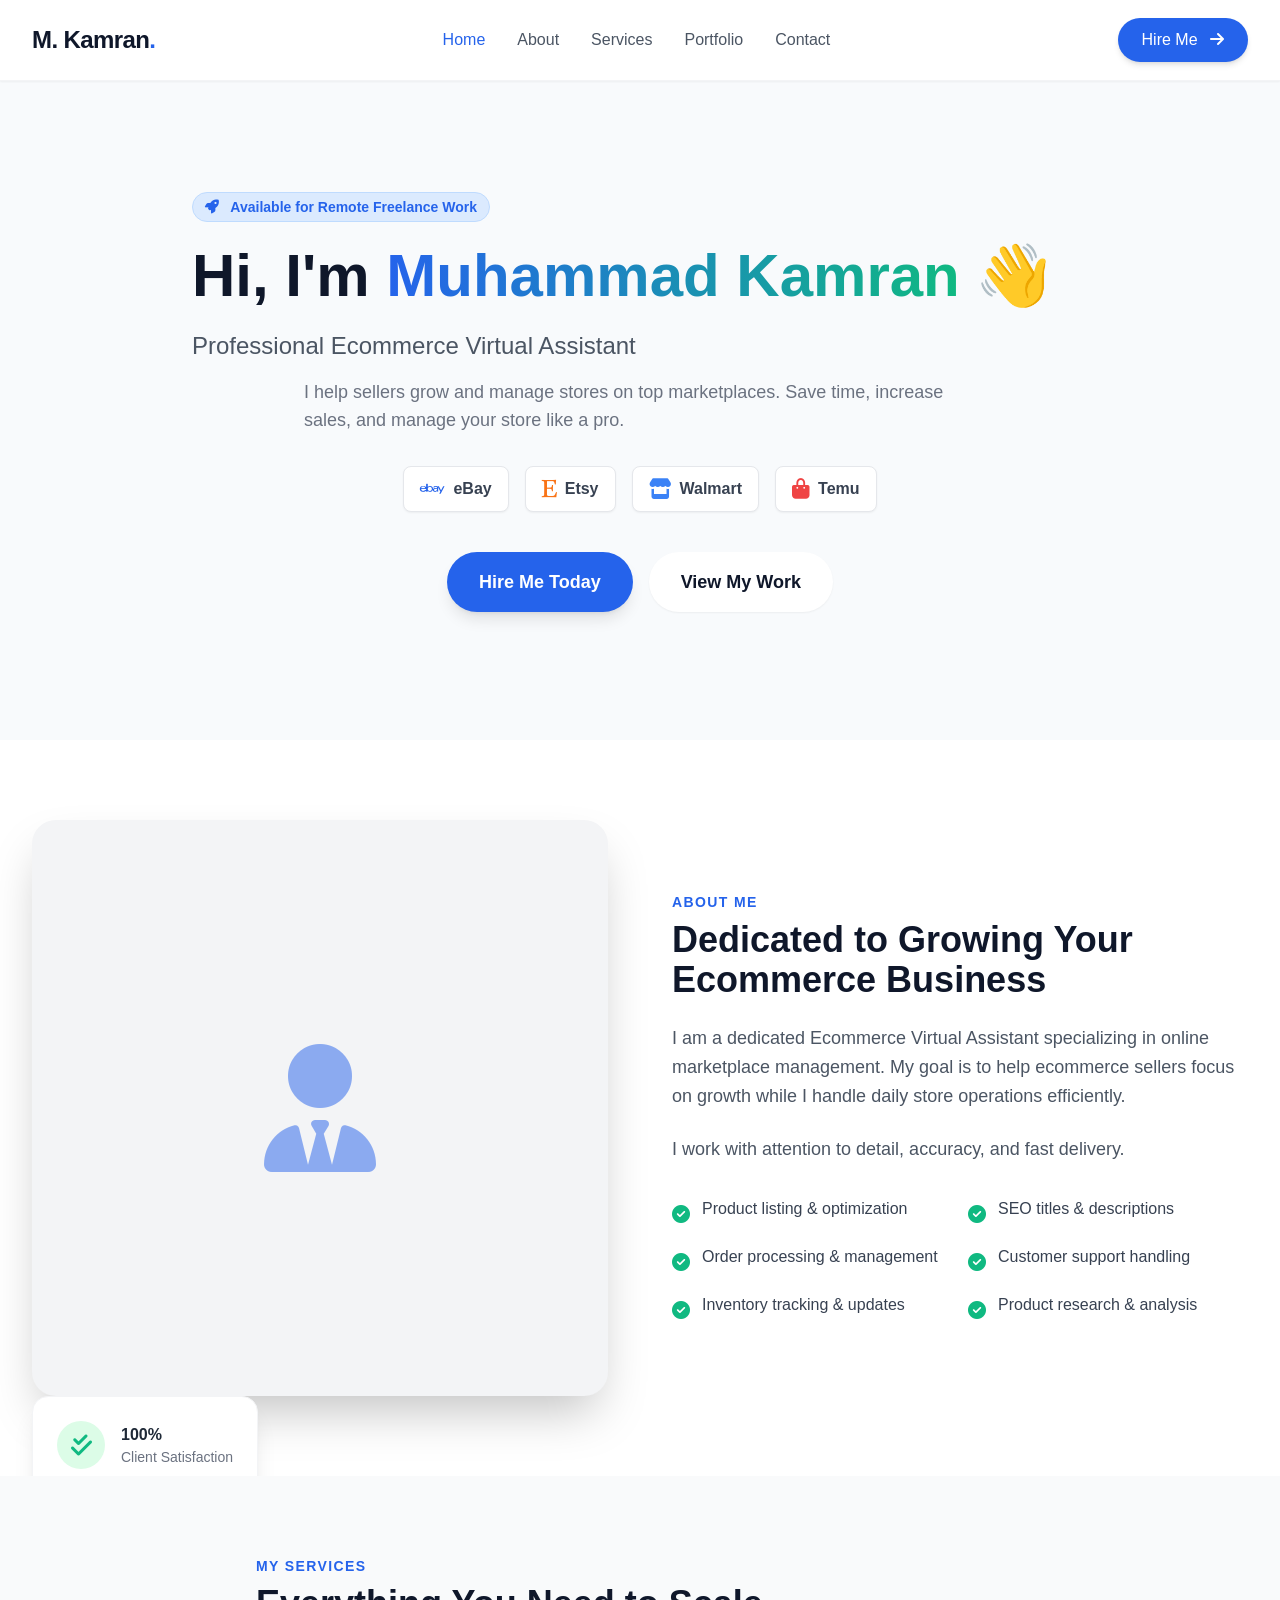
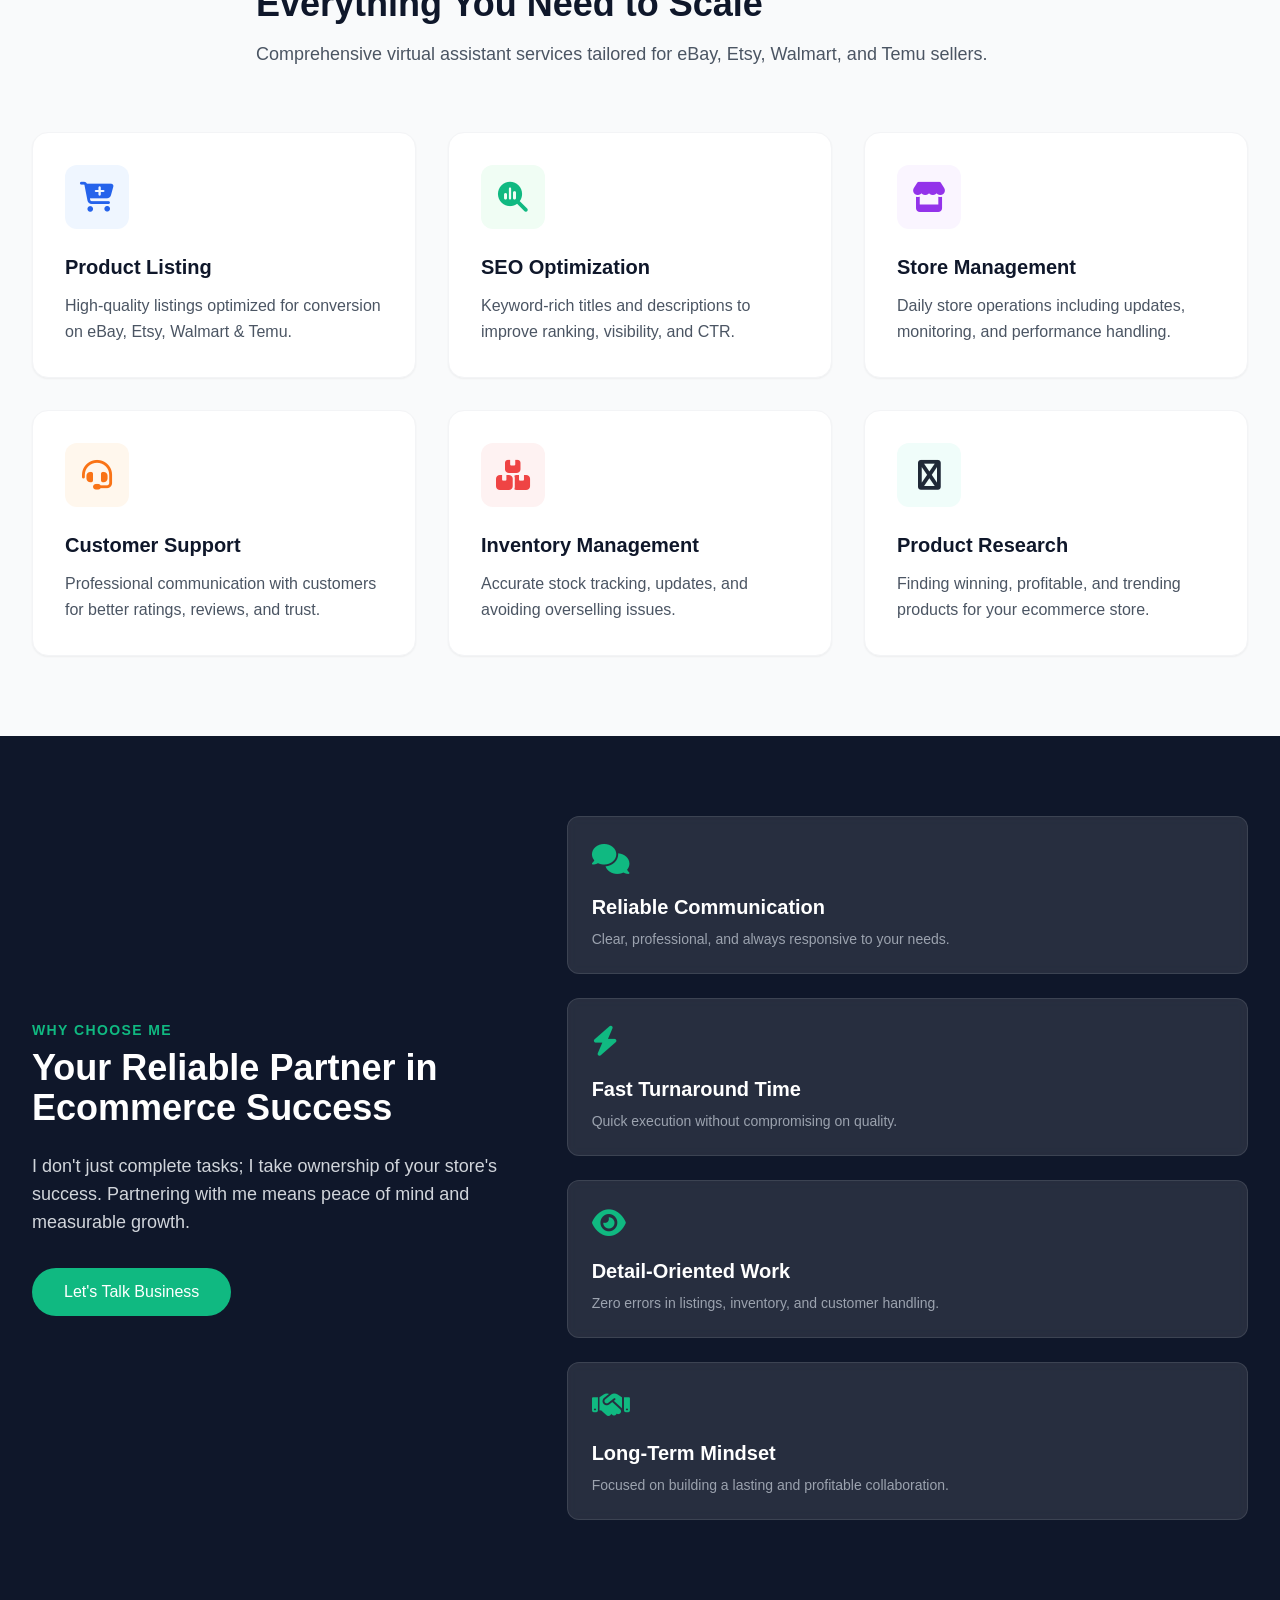
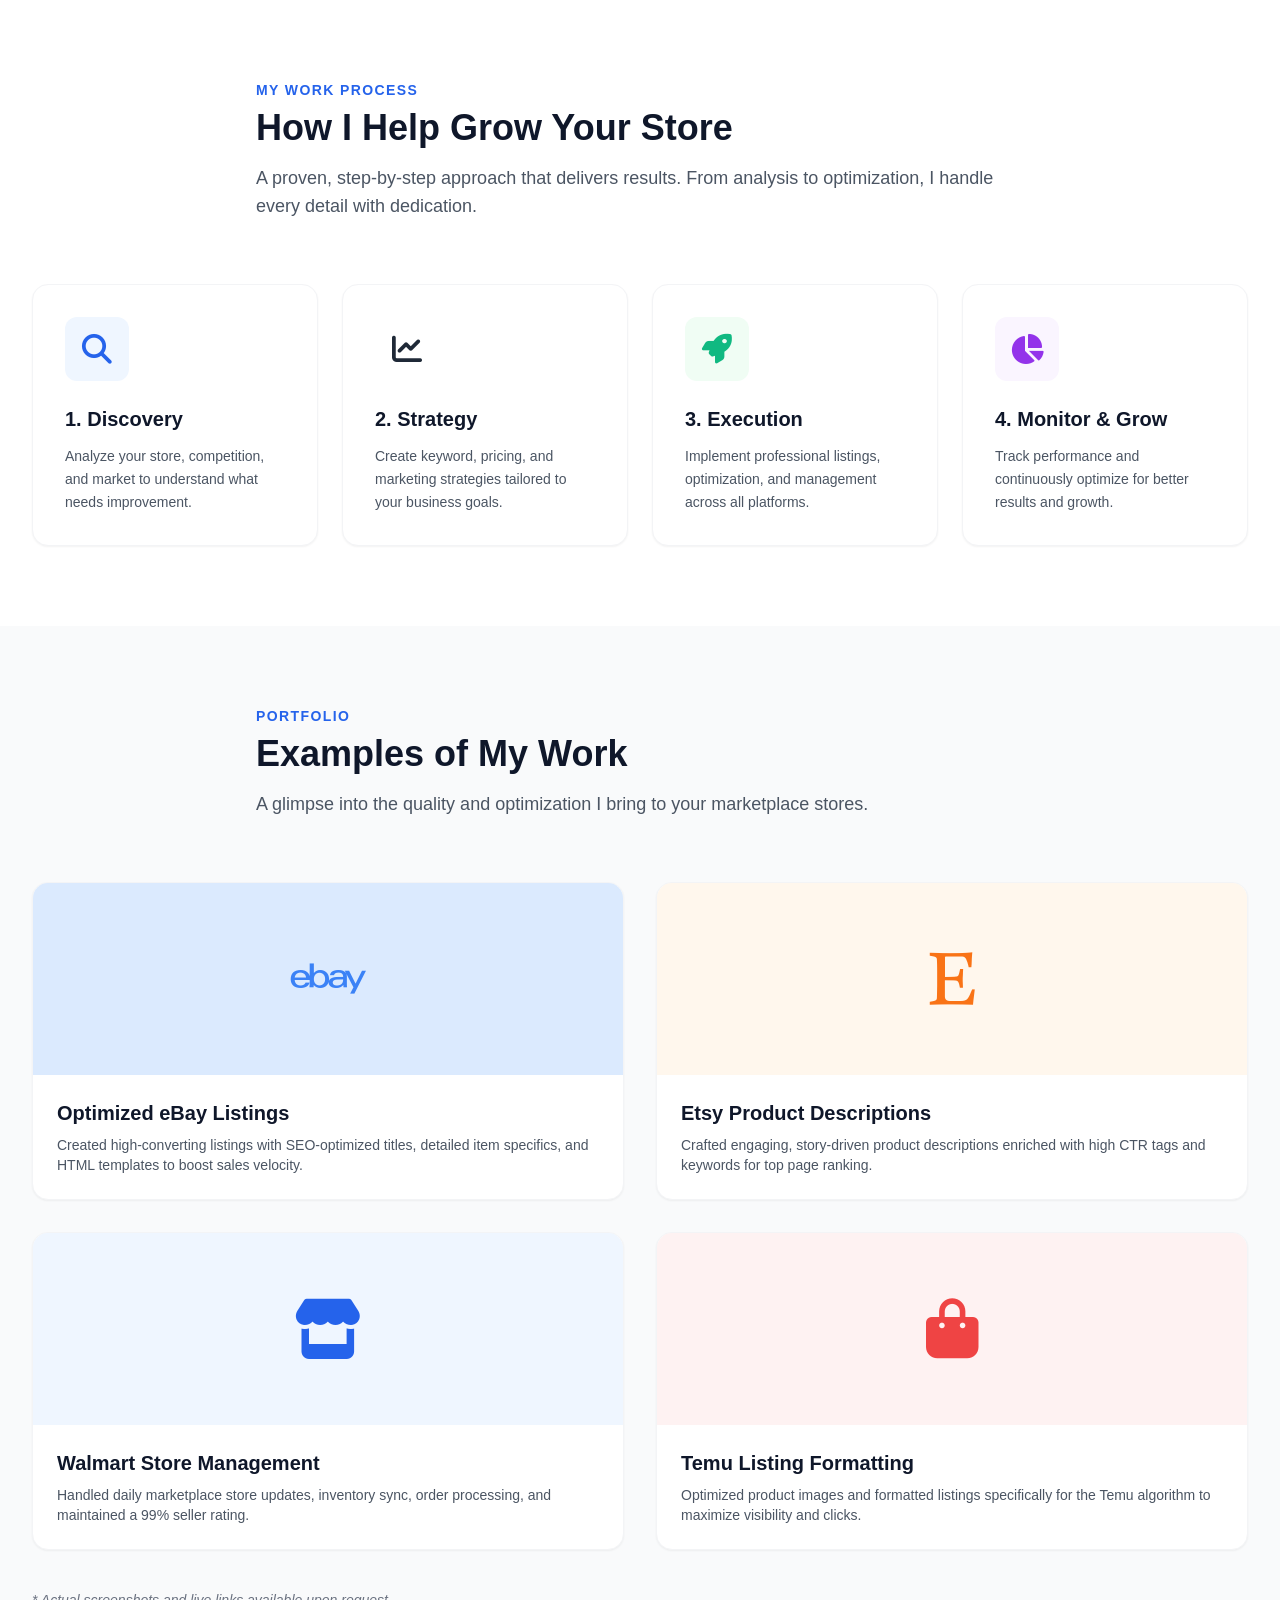
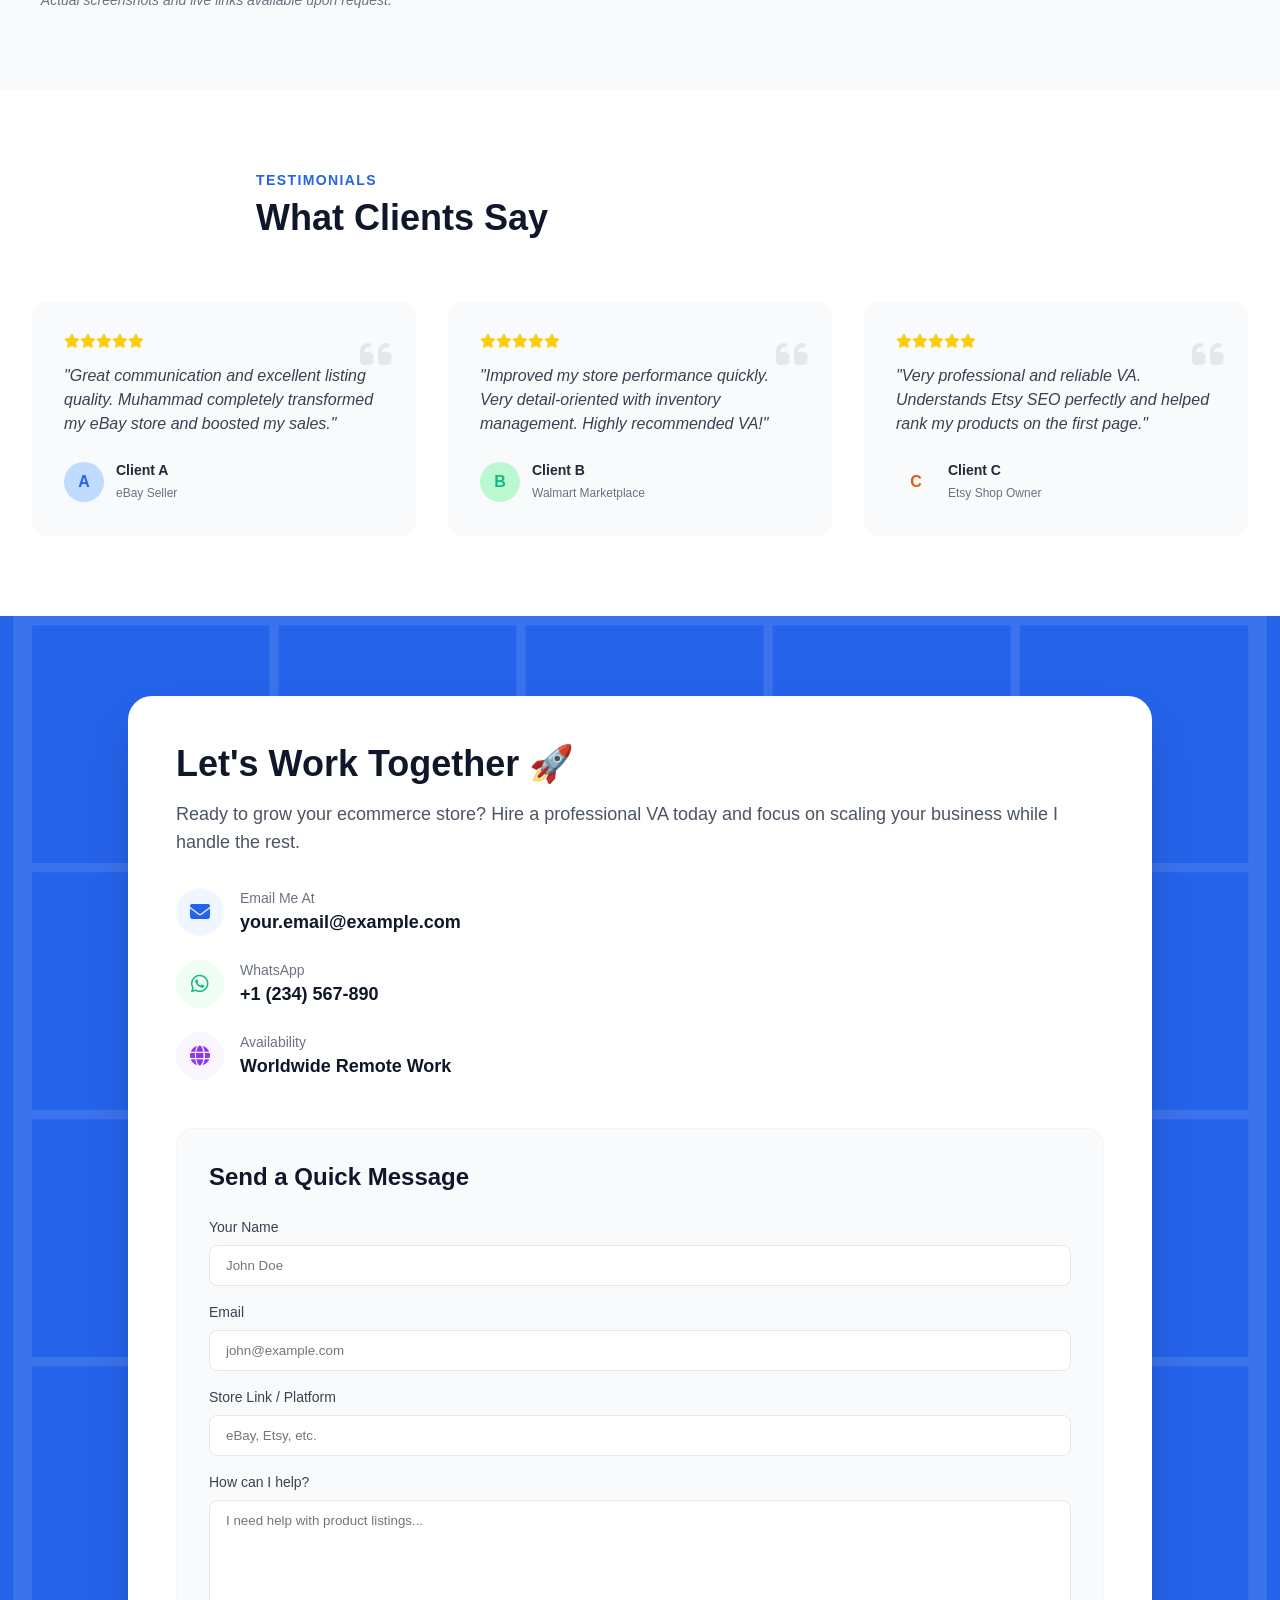
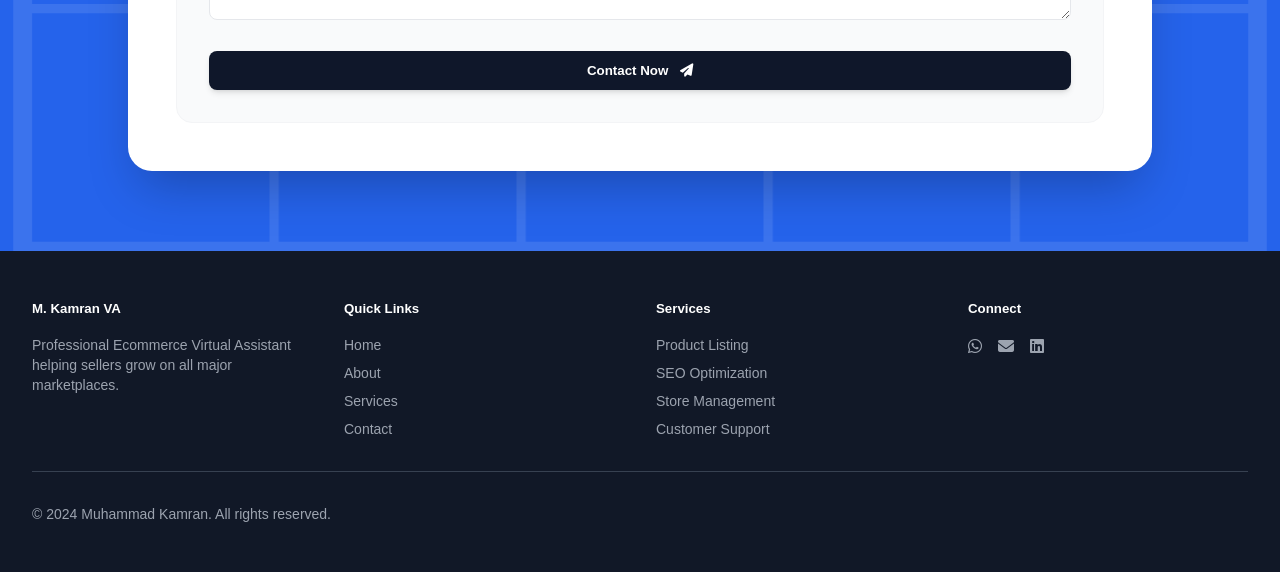
==== commit da7b8cb5: "Update index.html" ====
--- a/index.html
+++ b/index.html
@@ -582,10 +582,10 @@
         <div>
           <h5 class="text-white font-bold mb-4">Services</h5>
           <ul class="space-y-2 text-sm">
-            <li><a href="#" class="hover:text-brand-blue transition">Product Listing</a></li>
-            <li><a href="#" class="hover:text-brand-blue transition">SEO Optimization</a></li>
-            <li><a href="#" class="hover:text-brand-blue transition">Store Management</a></li>
-            <li><a href="#" class="hover:text-brand-blue transition">Customer Support</a></li>
+            <li><a href="pages/product-listing.html" class="hover:text-brand-blue transition">Product Listing</a></li>
+            <li><a href="pages/seo-optimization.html" class="hover:text-brand-blue transition">SEO Optimization</a></li>
+            <li><a href="pages/store-management.html" class="hover:text-brand-blue transition">Store Management</a></li>
+            <li><a href="pages/customer-support.html" class="hover:text-brand-blue transition">Customer Support</a></li>
           </ul>
         </div>
         <div>
--- a/styles/styles.css
+++ b/styles/styles.css
@@ -0,0 +1,2054 @@
+/* Copying entire CSS from website/styles.css - keeping all content exactly as is */
+/* ============================================== */
+/* PROFESSIONAL CSS - EXACT TAILWIND MATCH       */
+/* ============================================== */
+
+:root {
+  --brand-dark: #0f172a;
+  --brand-blue: #2563eb;
+  --brand-green: #10b981;
+  --brand-light: #f8fafc;
+  --gray-50: #f9fafb;
+  --gray-100: #f3f4f6;
+  --gray-200: #e5e7eb;
+  --gray-300: #d1d5db;
+  --gray-400: #9ca3af;
+  --gray-500: #6b7280;
+  --gray-600: #4b5563;
+  --gray-700: #374151;
+  --gray-800: #1f2937;
+  --gray-900: #111827;
+}
+
+/* RESETS */
+* {
+  margin: 0;
+  padding: 0;
+  box-sizing: border-box;
+}
+
+html {
+  scroll-behavior: smooth;
+}
+
+body {
+  font-family: 'Poppins', sans-serif;
+  font-weight: 400;
+  color: #1f2937;
+  background-color: var(--brand-light);
+  -webkit-font-smoothing: antialiased;
+  -moz-osx-font-smoothing: grayscale;
+  line-height: 1.5;
+}
+
+/* CUSTOM SCROLLBAR */
+::-webkit-scrollbar {
+  width: 8px;
+  height: 8px;
+}
+
+::-webkit-scrollbar-track {
+  background: #f1f1f1;
+}
+
+::-webkit-scrollbar-thumb {
+  background: var(--brand-blue);
+  border-radius: 4px;
+  transition: background 0.3s;
+}
+
+::-webkit-scrollbar-thumb:hover {
+  background: #1d4ed8;
+}
+
+/* SELECTION */
+::selection {
+  background: var(--brand-blue);
+  color: white;
+}
+
+/* ============================================== */
+/* MAX WIDTH CONTAINERS                          */
+/* ============================================== */
+
+.max-w-7xl {
+  max-width: 80rem;
+  margin-left: auto;
+  margin-right: auto;
+}
+
+.max-w-6xl {
+  max-width: 72rem;
+  margin-left: auto;
+  margin-right: auto;
+}
+
+.max-w-5xl {
+  max-width: 64rem;
+  margin-left: auto;
+  margin-right: auto;
+}
+
+.max-w-4xl {
+  max-width: 56rem;
+  margin-left: auto;
+  margin-right: auto;
+}
+
+.max-w-3xl {
+  max-width: 48rem;
+  margin-left: auto;
+  margin-right: auto;
+}
+
+.max-w-2xl {
+  max-width: 42rem;
+  margin-left: auto;
+  margin-right: auto;
+}
+
+.max-w-xl {
+  max-width: 36rem;
+  margin-left: auto;
+  margin-right: auto;
+}
+
+/* ============================================== */
+/* TYPOGRAPHY - TEXT SIZES                       */
+/* ============================================== */
+
+.text-xs {
+  font-size: 0.75rem;
+  line-height: 1rem;
+}
+
+.text-sm {
+  font-size: 0.875rem;
+  line-height: 1.25rem;
+}
+
+.text-base {
+  font-size: 1rem;
+  line-height: 1.5rem;
+}
+
+.text-lg {
+  font-size: 1.125rem;
+  line-height: 1.75rem;
+}
+
+.text-xl {
+  font-size: 1.25rem;
+  line-height: 1.75rem;
+}
+
+.text-2xl {
+  font-size: 1.5rem;
+  line-height: 2rem;
+}
+
+.text-3xl {
+  font-size: 1.875rem;
+  line-height: 2.25rem;
+}
+
+.text-4xl {
+  font-size: 2.25rem;
+  line-height: 2.5rem;
+}
+
+.text-5xl {
+  font-size: 3rem;
+  line-height: 1;
+}
+
+.text-6xl {
+  font-size: 3.75rem;
+  line-height: 1;
+}
+
+.text-7xl {
+  font-size: 4.5rem;
+  line-height: 1;
+}
+
+.text-8xl {
+  font-size: 6rem;
+  line-height: 1;
+}
+
+.text-9xl {
+  font-size: 8rem;
+  line-height: 1;
+}
+
+/* FONT WEIGHTS */
+.font-light {
+  font-weight: 300;
+}
+
+.font-normal {
+  font-weight: 400;
+}
+
+.font-medium {
+  font-weight: 500;
+}
+
+.font-semibold {
+  font-weight: 600;
+}
+
+.font-bold {
+  font-weight: 700;
+}
+
+.font-extrabold {
+  font-weight: 800;
+}
+
+/* TEXT STYLING */
+.uppercase {
+  text-transform: uppercase;
+}
+
+.lowercase {
+  text-transform: lowercase;
+}
+
+.capitalize {
+  text-transform: capitalize;
+}
+
+.italic {
+  font-style: italic;
+}
+
+.tracking-tight {
+  letter-spacing: -0.025em;
+}
+
+.tracking-normal {
+  letter-spacing: 0;
+}
+
+.tracking-wide {
+  letter-spacing: 0.025em;
+}
+
+.tracking-widest {
+  letter-spacing: 0.1em;
+}
+
+.leading-3 {
+  line-height: 0.75rem;
+}
+
+.leading-4 {
+  line-height: 1rem;
+}
+
+.leading-5 {
+  line-height: 1.25rem;
+}
+
+.leading-6 {
+  line-height: 1.5rem;
+}
+
+.leading-7 {
+  line-height: 1.75rem;
+}
+
+.leading-8 {
+  line-height: 2rem;
+}
+
+.leading-9 {
+  line-height: 2.25rem;
+}
+
+.leading-10 {
+  line-height: 2.5rem;
+}
+
+.leading-tight {
+  line-height: 1.25;
+}
+
+.leading-snug {
+  line-height: 1.375;
+}
+
+.leading-normal {
+  line-height: 1.5;
+}
+
+.leading-relaxed {
+  line-height: 1.625;
+}
+
+.leading-loose {
+  line-height: 2;
+}
+
+/* ============================================== */
+/* COLORS - TEXT                                 */
+/* ============================================== */
+
+.text-brand-dark {
+  color: var(--brand-dark);
+}
+
+.text-brand-blue {
+  color: var(--brand-blue);
+}
+
+.text-brand-green {
+  color: var(--brand-green);
+}
+
+.text-brand-light {
+  color: var(--brand-light);
+}
+
+.text-white {
+  color: white;
+}
+
+.text-gray-50 {
+  color: var(--gray-50);
+}
+
+.text-gray-100 {
+  color: var(--gray-100);
+}
+
+.text-gray-200 {
+  color: var(--gray-200);
+}
+
+.text-gray-300 {
+  color: var(--gray-300);
+}
+
+.text-gray-400 {
+  color: var(--gray-400);
+}
+
+.text-gray-500 {
+  color: var(--gray-500);
+}
+
+.text-gray-600 {
+  color: var(--gray-600);
+}
+
+.text-gray-700 {
+  color: var(--gray-700);
+}
+
+.text-gray-800 {
+  color: var(--gray-800);
+}
+
+.text-gray-900 {
+  color: var(--gray-900);
+}
+
+.text-blue-500 {
+  color: #3b82f6;
+}
+
+.text-blue-100 {
+  color: #dbeafe;
+}
+
+.text-blue-200 {
+  color: #bfdbfe;
+}
+
+.text-blue-600 {
+  color: #2563eb;
+}
+
+.text-blue-700 {
+  color: #1d4ed8;
+}
+
+.text-orange-500 {
+  color: #f97316;
+}
+
+.text-orange-100 {
+  color: #ffedd5;
+}
+
+.text-orange-200 {
+  color: #fed7aa;
+}
+
+.text-orange-600 {
+  color: #ea580c;
+}
+
+.text-orange-700 {
+  color: #c2410c;
+}
+
+.text-red-500 {
+  color: #ef4444;
+}
+
+.text-red-100 {
+  color: #fee2e2;
+}
+
+.text-red-200 {
+  color: #fecaca;
+}
+
+.text-red-600 {
+  color: #dc2626;
+}
+
+.text-red-700 {
+  color: #b91c1c;
+}
+
+.text-green-500 {
+  color: #22c55e;
+}
+
+.text-green-100 {
+  color: #dcfce7;
+}
+
+.text-green-200 {
+  color: #bbf7d0;
+}
+
+.text-green-600 {
+  color: #16a34a;
+}
+
+.text-yellow-400 {
+  color: #facc15;
+}
+
+.text-yellow-600 {
+  color: #ca8a04;
+}
+
+.text-orange-600 {
+  color: #ea580c;
+}
+
+.text-purple-600 {
+  color: #9333ea;
+}
+
+/* GRADIENT TEXT */
+.text-transparent {
+  color: transparent;
+}
+
+.bg-clip-text {
+  background-clip: text;
+  -webkit-background-clip: text;
+  -webkit-text-fill-color: transparent;
+}
+
+.text-gradient {
+  background: linear-gradient(to right, var(--brand-blue), var(--brand-green));
+  -webkit-background-clip: text;
+  -webkit-text-fill-color: transparent;
+  background-clip: text;
+}
+
+/* ============================================== */
+/* COLORS - BACKGROUND                           */
+/* ============================================== */
+
+.bg-brand-dark {
+  background-color: var(--brand-dark);
+}
+
+.bg-brand-blue {
+  background-color: var(--brand-blue);
+}
+
+.bg-brand-green {
+  background-color: var(--brand-green);
+}
+
+.bg-brand-light {
+  background-color: var(--brand-light);
+}
+
+.bg-white {
+  background-color: white;
+}
+
+.bg-gray-50 {
+  background-color: var(--gray-50);
+}
+
+.bg-gray-100 {
+  background-color: var(--gray-100);
+}
+
+.bg-gray-200 {
+  background-color: var(--gray-200);
+}
+
+.bg-gray-300 {
+  background-color: var(--gray-300);
+}
+
+.bg-gray-900 {
+  background-color: var(--gray-900);
+}
+
+.bg-blue-50 {
+  background-color: #eff6ff;
+}
+
+.bg-blue-100 {
+  background-color: #dbeafe;
+}
+
+.bg-blue-200 {
+  background-color: #bfdbfe;
+}
+
+.bg-blue-300 {
+  background-color: #93c5fd;
+}
+
+.bg-blue-600 {
+  background-color: #2563eb;
+}
+
+.bg-blue-700 {
+  background-color: #1d4ed8;
+}
+
+.bg-green-50 {
+  background-color: #f0fdf4;
+}
+
+.bg-green-100 {
+  background-color: #dcfce7;
+}
+
+.bg-green-200 {
+  background-color: #bbf7d0;
+}
+
+.bg-green-600 {
+  background-color: #16a34a;
+}
+
+.bg-purple-50 {
+  background-color: #faf5ff;
+}
+
+.bg-purple-600 {
+  background-color: #9333ea;
+}
+
+.bg-orange-50 {
+  background-color: #fff7ed;
+}
+
+.bg-orange-100 {
+  background-color: #ffedd5;
+}
+
+.bg-orange-500 {
+  background-color: #f97316;
+}
+
+.bg-red-50 {
+  background-color: #fef2f2;
+}
+
+.bg-red-500 {
+  background-color: #ef4444;
+}
+
+.bg-red-600 {
+  background-color: #dc2626;
+}
+
+.bg-red-700 {
+  background-color: #b91c1c;
+}
+
+.bg-teal-50 {
+  background-color: #f0fdfa;
+}
+
+.bg-teal-600 {
+  background-color: #0d9488;
+}
+
+/* GRADIENT BACKGROUNDS */
+.bg-gradient-to-br {
+  background-image: linear-gradient(135deg, var(--tw-gradient-stops));
+}
+
+.bg-gradient-to-tr {
+  background-image: linear-gradient(45deg, var(--tw-gradient-stops));
+}
+
+.bg-gradient-to-r {
+  background-image: linear-gradient(to right, var(--tw-gradient-stops));
+}
+
+.from-white {
+  --tw-gradient-stops: white;
+}
+
+.from-brand-blue {
+  --tw-gradient-stops: var(--brand-blue);
+}
+
+.from-green-600 {
+  --tw-gradient-stops: #16a34a;
+}
+
+.from-blue-600 {
+  --tw-gradient-stops: #2563eb;
+}
+
+.from-orange-500 {
+  --tw-gradient-stops: #f97316;
+}
+
+.to-blue-50 {
+  --tw-gradient-to: #eff6ff;
+}
+
+.to-blue-700 {
+  --tw-gradient-to: #1d4ed8;
+}
+
+.to-green-50 {
+  --tw-gradient-to: #f0fdf4;
+}
+
+.to-green-700 {
+  --tw-gradient-to: #15803d;
+}
+
+.to-orange-50 {
+  --tw-gradient-to: #fff7ed;
+}
+
+.to-orange-600 {
+  --tw-gradient-to: #ea580c;
+}
+
+.to-brand-green {
+  --tw-gradient-to: var(--brand-green);
+}
+
+/* Missing Red Gradients */
+.from-red-600 {
+  --tw-gradient-stops: #dc2626;
+}
+
+.to-red-700 {
+  --tw-gradient-to: #b91c1c;
+}
+
+/* Missing Orange Gradients */
+.from-orange-600 {
+  --tw-gradient-stops: #ea580c;
+}
+
+.to-orange-700 {
+  --tw-gradient-to: #c2410c;
+}
+
+/* Missing Green Gradients */
+.from-green-700 {
+  --tw-gradient-stops: #15803d;
+}
+
+.to-green-700 {
+  --tw-gradient-to: #15803d;
+}
+
+/* Missing Brand Gradients */
+.to-brand-blue {
+  --tw-gradient-to: var(--brand-blue);
+}
+
+/* Opacity Gradient Colors */
+.from-brand-blue\/20 {
+  --tw-gradient-stops: rgba(37, 99, 235, 0.2);
+}
+
+.to-brand-green\/20 {
+  --tw-gradient-to: rgba(16, 185, 129, 0.2);
+}
+
+.to-orange-200\/20 {
+  --tw-gradient-to: rgba(254, 215, 170, 0.2);
+}
+
+/* White with Opacity */
+.bg-white\/10 {
+  background-color: rgba(255, 255, 255, 0.1);
+}
+
+.border-white\/10 {
+  border-color: rgba(255, 255, 255, 0.1);
+}
+
+.border-white\/20 {
+  border-color: rgba(255, 255, 255, 0.2);
+}
+
+/* ============================================== */
+/* LAYOUT - FLEXBOX                              */
+/* ============================================== */
+
+.flex {
+  display: flex;
+}
+
+.flex-col {
+  flex-direction: column;
+}
+
+.flex-row {
+  flex-direction: row;
+}
+
+.flex-wrap {
+  flex-wrap: wrap;
+}
+
+.flex-nowrap {
+  flex-wrap: nowrap;
+}
+
+.flex-shrink-0 {
+  flex-shrink: 0;
+}
+
+.items-start {
+  align-items: flex-start;
+}
+
+.items-center {
+  align-items: center;
+}
+
+.items-end {
+  align-items: flex-end;
+}
+
+.items-stretch {
+  align-items: stretch;
+}
+
+.justify-start {
+  justify-content: flex-start;
+}
+
+.justify-end {
+  justify-content: flex-end;
+}
+
+.justify-center {
+  justify-content: center;
+}
+
+.justify-between {
+  justify-content: space-between;
+}
+
+.justify-around {
+  justify-content: space-around;
+}
+
+.justify-evenly {
+  justify-content: space-evenly;
+}
+
+.gap-2 {
+  gap: 0.5rem;
+}
+
+.gap-3 {
+  gap: 0.75rem;
+}
+
+.gap-4 {
+  gap: 1rem;
+}
+
+.gap-6 {
+  gap: 1.5rem;
+}
+
+.gap-8 {
+  gap: 2rem;
+}
+
+.gap-12 {
+  gap: 3rem;
+}
+
+.gap-16 {
+  gap: 4rem;
+}
+
+.space-x-2 > * + * {
+  margin-left: 0.5rem;
+}
+
+.space-x-4 > * + * {
+  margin-left: 1rem;
+}
+
+.space-x-6 > * + * {
+  margin-left: 1.5rem;
+}
+
+.space-x-8 > * + * {
+  margin-left: 2rem;
+}
+
+.space-y-2 > * + * {
+  margin-top: 0.5rem;
+}
+
+.space-y-3 > * + * {
+  margin-top: 0.75rem;
+}
+
+.space-y-4 > * + * {
+  margin-top: 1rem;
+}
+
+.space-y-6 > * + * {
+  margin-top: 1.5rem;
+}
+
+.space-y-8 > * + * {
+  margin-top: 2rem;
+}
+
+/* ============================================== */
+/* LAYOUT - GRID                                 */
+/* ============================================== */
+
+.grid {
+  display: grid;
+}
+
+.grid-cols-1 {
+  grid-template-columns: repeat(1, minmax(0, 1fr));
+}
+
+.grid-cols-2 {
+  grid-template-columns: repeat(2, minmax(0, 1fr));
+}
+
+.grid-cols-3 {
+  grid-template-columns: repeat(3, minmax(0, 1fr));
+}
+
+.grid-cols-4 {
+  grid-template-columns: repeat(4, minmax(0, 1fr));
+}
+
+/* ============================================== */
+/* SPACING - PADDING                             */
+/* ============================================== */
+
+.p-0 {
+  padding: 0;
+}
+
+.p-2 {
+  padding: 0.5rem;
+}
+
+.p-3 {
+  padding: 0.75rem;
+}
+
+.p-4 {
+  padding: 1rem;
+}
+
+.p-6 {
+  padding: 1.5rem;
+}
+
+.p-8 {
+  padding: 2rem;
+}
+
+.p-12 {
+  padding: 3rem;
+}
+
+.px-2 {
+  padding-left: 0.5rem;
+  padding-right: 0.5rem;
+}
+
+.px-3 {
+  padding-left: 0.75rem;
+  padding-right: 0.75rem;
+}
+
+.px-4 {
+  padding-left: 1rem;
+  padding-right: 1rem;
+}
+
+.px-6 {
+  padding-left: 1.5rem;
+  padding-right: 1.5rem;
+}
+
+.px-8 {
+  padding-left: 2rem;
+  padding-right: 2rem;
+}
+
+.py-1 {
+  padding-top: 0.25rem;
+  padding-bottom: 0.25rem;
+}
+
+.py-2 {
+  padding-top: 0.5rem;
+  padding-bottom: 0.5rem;
+}
+
+.py-2\.5 {
+  padding-top: 0.625rem;
+  padding-bottom: 0.625rem;
+}
+
+.py-3 {
+  padding-top: 0.75rem;
+  padding-bottom: 0.75rem;
+}
+
+.py-4 {
+  padding-top: 1rem;
+  padding-bottom: 1rem;
+}
+
+.py-6 {
+  padding-top: 1.5rem;
+  padding-bottom: 1.5rem;
+}
+
+.py-8 {
+  padding-top: 2rem;
+  padding-bottom: 2rem;
+}
+
+.py-12 {
+  padding-top: 3rem;
+  padding-bottom: 3rem;
+}
+
+.py-16 {
+  padding-top: 4rem;
+  padding-bottom: 4rem;
+}
+
+.py-20 {
+  padding-top: 5rem;
+  padding-bottom: 5rem;
+}
+
+.pt-2 {
+  padding-top: 0.5rem;
+}
+
+.pt-4 {
+  padding-top: 1rem;
+}
+
+.pt-8 {
+  padding-top: 2rem;
+}
+
+.pt-28 {
+  padding-top: 7rem;
+}
+
+.pt-32 {
+  padding-top: 8rem;
+}
+
+.pt-48 {
+  padding-top: 12rem;
+}
+
+.pb-4 {
+  padding-bottom: 1rem;
+}
+
+.pb-6 {
+  padding-bottom: 1.5rem;
+}
+
+.pb-20 {
+  padding-bottom: 5rem;
+}
+
+.pb-32 {
+  padding-bottom: 8rem;
+}
+
+/* ============================================== */
+/* SPACING - MARGIN                              */
+/* ============================================== */
+
+.m-0 {
+  margin: 0;
+}
+
+.mx-auto {
+  margin-left: auto;
+  margin-right: auto;
+}
+
+.my-auto {
+  margin-top: auto;
+  margin-bottom: auto;
+}
+
+.mb-1 {
+  margin-bottom: 0.25rem;
+}
+
+.mb-2 {
+  margin-bottom: 0.5rem;
+}
+
+.mb-3 {
+  margin-bottom: 0.75rem;
+}
+
+.mb-4 {
+  margin-bottom: 1rem;
+}
+
+.mb-6 {
+  margin-bottom: 1.5rem;
+}
+
+.mb-8 {
+  margin-bottom: 2rem;
+}
+
+.mb-10 {
+  margin-bottom: 2.5rem;
+}
+
+.mb-12 {
+  margin-bottom: 3rem;
+}
+
+.mb-16 {
+  margin-bottom: 4rem;
+}
+
+.mr-2 {
+  margin-right: 0.5rem;
+}
+
+.mr-3 {
+  margin-right: 0.75rem;
+}
+
+.mr-4 {
+  margin-right: 1rem;
+}
+
+.ml-2 {
+  margin-left: 0.5rem;
+}
+
+.ml-3 {
+  margin-left: 0.75rem;
+}
+
+.ml-4 {
+  margin-left: 1rem;
+}
+
+.mt-1 {
+  margin-top: 0.25rem;
+}
+
+.mt-2 {
+  margin-top: 0.5rem;
+}
+
+.mt-3 {
+  margin-top: 0.75rem;
+}
+
+.mt-4 {
+  margin-top: 1rem;
+}
+
+.mt-6 {
+  margin-top: 1.5rem;
+}
+
+.mt-8 {
+  margin-top: 2rem;
+}
+
+.mt-10 {
+  margin-top: 2.5rem;
+}
+
+.mt-12 {
+  margin-top: 3rem;
+}
+
+/* ============================================== */
+/* BORDERS                                       */
+/* ============================================== */
+
+.border {
+  border-width: 1px;
+  border-style: solid;
+  border-color: var(--gray-200);
+}
+
+.border-t {
+  border-top-width: 1px;
+  border-top-style: solid;
+}
+
+.border-b {
+  border-bottom-width: 1px;
+  border-bottom-style: solid;
+}
+
+.border-l {
+  border-left-width: 1px;
+  border-left-style: solid;
+}
+
+.border-r {
+  border-right-width: 1px;
+  border-right-style: solid;
+}
+
+.border-2 {
+  border-width: 2px;
+}
+
+.border-4 {
+  border-width: 4px;
+}
+
+.border-l-4 {
+  border-left-width: 4px;
+  border-left-style: solid;
+}
+
+.pl-6 {
+  padding-left: 1.5rem;
+}
+
+.border-gray-100 {
+  border-color: var(--gray-100);
+}
+
+.border-gray-200 {
+  border-color: var(--gray-200);
+}
+
+.border-gray-700 {
+  border-color: var(--gray-700);
+}
+
+.border-blue-200 {
+  border-color: #bfdbfe;
+}
+
+.border-green-200 {
+  border-color: #bbf7d0;
+}
+
+.border-orange-200 {
+  border-color: #fed7aa;
+}
+
+.border-red-600 {
+  border-color: #dc2626;
+}
+
+.border-red-700 {
+  border-color: #b91c1c;
+}
+
+.border-orange-600 {
+  border-color: #ea580c;
+}
+
+.border-orange-700 {
+  border-color: #c2410c;
+}
+
+.border-purple-600 {
+  border-color: #9333ea;
+}
+
+.border-yellow-600 {
+  border-color: #ca8a04;
+}
+
+.border-white {
+  border-color: white;
+}
+
+.border-white\/10 {
+  border-color: rgba(255, 255, 255, 0.1);
+}
+
+.border-white\/20 {
+  border-color: rgba(255, 255, 255, 0.2);
+}
+
+/* BORDER RADIUS */
+.rounded {
+  border-radius: 0.25rem;
+}
+
+.rounded-sm {
+  border-radius: 0.125rem;
+}
+
+.rounded-md {
+  border-radius: 0.375rem;
+}
+
+.rounded-lg {
+  border-radius: 0.5rem;
+}
+
+.rounded-xl {
+  border-radius: 0.75rem;
+}
+
+.rounded-2xl {
+  border-radius: 1rem;
+}
+
+.rounded-3xl {
+  border-radius: 1.5rem;
+}
+
+.rounded-full {
+  border-radius: 9999px;
+}
+
+/* ============================================== */
+/* SHADOWS                                       */
+/* ============================================== */
+
+.shadow-none {
+  box-shadow: none;
+}
+
+.shadow-sm {
+  box-shadow: 0 1px 2px 0 rgba(0, 0, 0, 0.05);
+}
+
+.shadow {
+  box-shadow: 0 1px 3px 0 rgba(0, 0, 0, 0.1), 0 1px 2px -1px rgba(0, 0, 0, 0.1);
+}
+
+.shadow-md {
+  box-shadow: 0 4px 6px -1px rgba(0, 0, 0, 0.1), 0 2px 4px -2px rgba(0, 0, 0, 0.1);
+}
+
+.shadow-lg {
+  box-shadow: 0 10px 15px -3px rgba(0, 0, 0, 0.1), 0 4px 6px -4px rgba(0, 0, 0, 0.1);
+}
+
+.shadow-xl {
+  box-shadow: 0 20px 25px -5px rgba(0, 0, 0, 0.1), 0 8px 10px -6px rgba(0, 0, 0, 0.1);
+}
+
+.shadow-2xl {
+  box-shadow: 0 25px 50px -12px rgba(0, 0, 0, 0.25);
+}
+
+/* ============================================== */
+/* SIZING                                        */
+/* ============================================== */
+
+.w-full {
+  width: 100%;
+}
+
+.w-auto {
+  width: auto;
+}
+
+.w-10 {
+  width: 2.5rem;
+}
+
+.w-12 {
+  width: 3rem;
+}
+
+.w-16 {
+  width: 4rem;
+}
+
+.w-24 {
+  width: 6rem;
+}
+
+.w-72 {
+  width: 18rem;
+}
+
+.h-full {
+  height: 100%;
+}
+
+.h-auto {
+  height: auto;
+}
+
+.h-1 {
+  height: 0.25rem;
+}
+
+.h-10 {
+  height: 2.5rem;
+}
+
+.h-12 {
+  height: 3rem;
+}
+
+.h-16 {
+  height: 4rem;
+}
+
+.h-20 {
+  height: 5rem;
+}
+
+.h-48 {
+  height: 12rem;
+}
+
+.h-72 {
+  height: 18rem;
+}
+
+.aspect-square {
+  aspect-ratio: 1 / 1;
+}
+
+.aspect-video {
+  aspect-ratio: 16 / 9;
+}
+
+/* ============================================== */
+/* DISPLAY                                       */
+/* ============================================== */
+
+.inline {
+  display: inline;
+}
+
+.inline-block {
+  display: inline-block;
+}
+
+.block {
+  display: block;
+}
+
+.hidden {
+  display: none;
+}
+
+.absolute {
+  position: absolute;
+}
+
+.relative {
+  position: relative;
+}
+
+.fixed {
+  position: fixed;
+}
+
+.inset-0 {
+  inset: 0px;
+}
+
+.inset-x-0 {
+  left: 0px;
+  right: 0px;
+}
+
+.top-0 {
+  top: 0px;
+}
+
+.top-20 {
+  top: 5rem;
+}
+
+.top-40 {
+  top: 10rem;
+}
+
+.bottom-20 {
+  bottom: 5rem;
+}
+
+.bottom-6 {
+  bottom: 1.5rem;
+}
+
+.left-0 {
+  left: 0px;
+}
+
+.right-0 {
+  right: 0px;
+}
+
+.right-6 {
+  right: 1.5rem;
+}
+
+.right-20 {
+  right: 5rem;
+}
+
+.z-0 {
+  z-index: 0;
+}
+
+.z-10 {
+  z-index: 10;
+}
+
+.z-50 {
+  z-index: 50;
+}
+
+.overflow-hidden {
+  overflow: hidden;
+}
+
+.overflow-visible {
+  overflow: visible;
+}
+
+/* ============================================== */
+/* OPACITY                                       */
+/* ============================================== */
+
+.opacity-0 {
+  opacity: 0;
+}
+
+.opacity-5 {
+  opacity: 0.05;
+}
+
+.opacity-10 {
+  opacity: 0.1;
+}
+
+.opacity-20 {
+  opacity: 0.2;
+}
+
+.opacity-30 {
+  opacity: 0.3;
+}
+
+.opacity-50 {
+  opacity: 0.5;
+}
+
+.opacity-70 {
+  opacity: 0.7;
+}
+
+.opacity-100 {
+  opacity: 1;
+}
+
+/* ============================================== */
+/* HOVER STATES                                  */
+/* ============================================== */
+
+.hover\:bg-white:hover {
+  background-color: white;
+}
+
+.hover\:bg-gray-50:hover {
+  background-color: var(--gray-50);
+}
+
+.hover\:bg-gray-100:hover {
+  background-color: var(--gray-100);
+}
+
+.hover\:bg-gray-200:hover {
+  background-color: var(--gray-200);
+}
+
+.hover\:bg-blue-700:hover {
+  background-color: #1d4ed8;
+}
+
+.hover\:bg-green-600:hover {
+  background-color: #16a34a;
+}
+
+.hover\:bg-purple-600:hover {
+  background-color: #9333ea;
+}
+
+.hover\:bg-orange-500:hover {
+  background-color: #f97316;
+}
+
+.hover\:bg-red-500:hover {
+  background-color: #ef4444;
+}
+
+.hover\:bg-teal-600:hover {
+  background-color: #0d9488;
+}
+
+.hover\:bg-brand-blue:hover {
+  background-color: var(--brand-blue);
+}
+
+.hover\:bg-brand-green:hover {
+  background-color: var(--brand-green);
+}
+
+.hover\:bg-brand-dark:hover {
+  background-color: var(--brand-dark);
+}
+
+.hover\:text-brand-blue:hover {
+  color: var(--brand-blue);
+}
+
+.hover\:text-brand-green:hover {
+  color: var(--brand-green);
+}
+
+.hover\:text-white:hover {
+  color: white;
+}
+
+.hover\:text-gray-700:hover {
+  color: var(--gray-700);
+}
+
+.hover\:shadow-lg:hover {
+  box-shadow: 0 10px 15px -3px rgba(0, 0, 0, 0.1);
+}
+
+.hover\:shadow-xl:hover {
+  box-shadow: 0 20px 25px -5px rgba(0, 0, 0, 0.1);
+}
+
+.hover\:shadow-md:hover {
+  box-shadow: 0 4px 6px -1px rgba(0, 0, 0, 0.1);
+}
+
+.hover\:underline:hover {
+  text-decoration: underline;
+}
+
+.hover\:-translate-y-1:hover {
+  transform: translateY(-0.25rem);
+}
+
+.group:hover .group-hover\:scale-110 {
+  transform: scale(1.1);
+}
+
+.group:hover .group-hover\:bg-brand-blue {
+  background-color: var(--brand-blue);
+}
+
+.group:hover .group-hover\:bg-brand-green {
+  background-color: var(--brand-green);
+}
+
+.group:hover .group-hover\:bg-purple-600 {
+  background-color: #9333ea;
+}
+
+.group:hover .group-hover\:bg-orange-500 {
+  background-color: #f97316;
+}
+
+.group:hover .group-hover\:bg-red-500 {
+  background-color: #ef4444;
+}
+
+.group:hover .group-hover\:bg-teal-600 {
+  background-color: #0d9488;
+}
+
+.group:hover .group-hover\:text-white {
+  color: white;
+}
+
+.group:hover .group-hover\:opacity-100 {
+  opacity: 1;
+}
+
+/* ============================================== */
+/* TRANSITIONS & ANIMATIONS                      */
+/* ============================================== */
+
+.transition {
+  transition-property: all;
+  transition-timing-function: cubic-bezier(0.4, 0, 0.2, 1);
+  transition-duration: 150ms;
+}
+
+.transition-all {
+  transition-property: all;
+  transition-timing-function: cubic-bezier(0.4, 0, 0.2, 1);
+  transition-duration: 300ms;
+}
+
+.duration-150 {
+  transition-duration: 150ms;
+}
+
+.duration-300 {
+  transition-duration: 300ms;
+}
+
+.duration-500 {
+  transition-duration: 500ms;
+}
+
+.transform {
+  transform: translateZ(0);
+}
+
+.scale-110 {
+  transform: scale(1.1);
+}
+
+.scale-125 {
+  transform: scale(1.25);
+}
+
+.translate-y-0 {
+  transform: translateY(0);
+}
+
+.translate-y-1 {
+  transform: translateY(0.25rem);
+}
+
+.translate-y-2 {
+  transform: translateY(0.5rem);
+}
+
+.translate-y-4 {
+  transform: translateY(1rem);
+}
+
+/* ANIMATIONS */
+@keyframes blob {
+  0%, 100% {
+    transform: translate(0, 0) scale(1);
+  }
+  33% {
+    transform: translate(30px, -50px) scale(1.1);
+  }
+  66% {
+    transform: translate(-20px, 20px) scale(0.9);
+  }
+}
+
+@keyframes fadeIn {
+  0% {
+    opacity: 0;
+  }
+  100% {
+    opacity: 1;
+  }
+}
+
+@keyframes slideUp {
+  0% {
+    opacity: 0;
+    transform: translateY(10px);
+  }
+  100% {
+    opacity: 1;
+    transform: translateY(0);
+  }
+}
+
+.animate-blob {
+  animation: blob 7s infinite;
+}
+
+.animation-delay-2000 {
+  animation-delay: 2s;
+}
+
+.animate-fade-in {
+  animation: fadeIn 0.5s ease-in;
+}
+
+.animate-slide-up {
+  animation: slideUp 0.5s ease-out;
+}
+
+/* ============================================== */
+/* FOCUS STATES                                  */
+/* ============================================== */
+
+.focus\:outline-none:focus {
+  outline: 2px solid transparent;
+  outline-offset: 2px;
+}
+
+.focus\:ring-2:focus {
+  box-shadow: 0 0 0 2px white, 0 0 0 4px var(--brand-blue);
+  outline: 2px solid transparent;
+  outline-offset: 2px;
+}
+
+.focus\:border-brand-blue:focus {
+  border-color: var(--brand-blue);
+}
+
+/* ============================================== */
+/* FORMS & INPUTS                                */
+/* ============================================== */
+
+button {
+  cursor: pointer;
+  border: none;
+  font-family: inherit;
+  background: none;
+}
+
+input,
+textarea,
+button,
+select {
+  font-family: 'Poppins', sans-serif;
+}
+
+input,
+textarea {
+  width: 100%;
+}
+
+input:focus,
+textarea:focus {
+  outline: none;
+}
+
+textarea {
+  resize: vertical;
+  min-height: 120px;
+}
+
+/* ============================================== */
+/* LINKS                                         */
+/* ============================================== */
+
+a {
+  color: inherit;
+  text-decoration: none;
+  transition: all 0.3s ease;
+}
+
+/* ============================================== */
+/* LISTS                                         */
+/* ============================================== */
+
+ul,
+ol {
+  list-style: none;
+  padding: 0;
+  margin: 0;
+}
+
+/* ============================================== */
+/* RESPONSIVE DESIGN                             */
+/* ============================================== */
+
+@media (min-width: 640px) {
+  .sm\:w-auto {
+    width: auto;
+  }
+
+  .sm\:flex {
+    display: flex;
+  }
+
+  .sm\:flex-row {
+    flex-direction: row;
+  }
+
+  .sm\:items-center {
+    align-items: center;
+  }
+
+  .sm\:px-6 {
+    padding-left: 1.5rem;
+    padding-right: 1.5rem;
+  }
+
+  .sm\:space-x-8 > * + * {
+    margin-left: 2rem;
+  }
+
+  .sm\:space-y-2 > * + * {
+    margin-top: 0.5rem;
+  }
+
+  .sm\:text-2xl {
+    font-size: 1.5rem;
+    line-height: 2rem;
+  }
+}
+
+@media (min-width: 768px) {
+  .md\:flex {
+    display: flex;
+  }
+
+  .md\:hidden {
+    display: none;
+  }
+
+  .md\:block {
+    display: block;
+  }
+
+  .md\:grid-cols-2 {
+    grid-template-columns: repeat(2, minmax(0, 1fr));
+  }
+
+  .md\:grid-cols-3 {
+    grid-template-columns: repeat(3, minmax(0, 1fr));
+  }
+
+  .md\:grid-cols-4 {
+    grid-template-columns: repeat(4, minmax(0, 1fr));
+  }
+
+  .md\:gap-8 {
+    gap: 2rem;
+  }
+
+  .md\:p-12 {
+    padding: 3rem;
+  }
+
+  .md\:px-0 {
+    padding-left: 0;
+    padding-right: 0;
+  }
+
+  .md\:text-2xl {
+    font-size: 1.5rem;
+    line-height: 2rem;
+  }
+
+  .md\:text-4xl {
+    font-size: 2.25rem;
+    line-height: 2.5rem;
+  }
+
+  .md\:text-5xl {
+    font-size: 3rem;
+    line-height: 1;
+  }
+
+  .md\:text-6xl {
+    font-size: 3.75rem;
+    line-height: 1;
+  }
+}
+
+@media (min-width: 1024px) {
+  .lg\:flex {
+    display: flex;
+  }
+
+  .lg\:block {
+    display: block;
+  }
+
+  .lg-w-half {
+    width: 50%;
+  }
+
+  .lg-w-5-12 {
+    width: 41.666667%;
+  }
+
+  .lg-w-7-12 {
+    width: 58.333333%;
+  }
+
+  .lg\:flex-row {
+    flex-direction: row;
+  }
+
+  .lg\:grid-cols-3 {
+    grid-template-columns: repeat(3, minmax(0, 1fr));
+  }
+
+  .lg\:grid-cols-4 {
+    grid-template-columns: repeat(4, minmax(0, 1fr));
+  }
+
+  .lg\:gap-8 {
+    gap: 2rem;
+  }
+
+  .lg\:gap-12 {
+    gap: 3rem;
+  }
+
+  .lg\:gap-16 {
+    gap: 4rem;
+  }
+
+  .lg\:pt-48 {
+    padding-top: 12rem;
+  }
+
+  .lg\:pb-32 {
+    padding-bottom: 8rem;
+  }
+
+  .lg\:px-8 {
+    padding-left: 2rem;
+    padding-right: 2rem;
+  }
+
+  .lg\:text-5xl {
+    font-size: 3rem;
+    line-height: 1;
+  }
+
+  .lg\:text-6xl {
+    font-size: 3.75rem;
+    line-height: 1;
+  }
+}
+
+/* ============================================== */
+/* BACKDROP & FILTERS                            */
+/* ============================================== */
+
+.backdrop-blur-sm {
+  backdrop-filter: blur(4px);
+}
+
+.filter {
+  filter: var(--tw-blur) var(--tw-brightness) var(--tw-contrast) var(--tw-grayscale) var(--tw-hue-rotate)
+    var(--tw-invert) var(--tw-saturate) var(--tw-sepia);
+}
+
+.blur-3xl {
+  filter: blur(64px);
+}
+
+.mix-blend-multiply {
+  mix-blend-mode: multiply;
+}
+
+/* ============================================== */
+/* PROFESSIONAL UTILITY CLASSES                  */
+/* ============================================== */
+
+.prose {
+  color: #1f2937;
+  line-height: 1.75;
+}
+
+.prose-sm {
+  font-size: 0.875rem;
+}
+
+.group {
+  position: relative;
+}
+
+/* Selection enhanced */
+.selection\:bg-brand-blue::selection {
+  background-color: var(--brand-blue);
+}
+
+.selection\:text-white::selection {
+  color: white;
+}
+
+/* Perfect text rendering */
+.antialiased {
+  -webkit-font-smoothing: antialiased;
+  -moz-osx-font-smoothing: grayscale;
+}
+
+/* Ensures consistent line heights */
+html {
+  -webkit-text-size-adjust: 100%;
+  -ms-text-size-adjust: 100%;
+  text-rendering: optimizeLegibility;
+}
+
+/* Professional button reset */
+button:focus,
+button:active {
+  outline: none;
+}
+
+/* Professional link appearance */
+a:focus {
+  outline: 2px solid var(--brand-blue);
+  outline-offset: 2px;
+}
